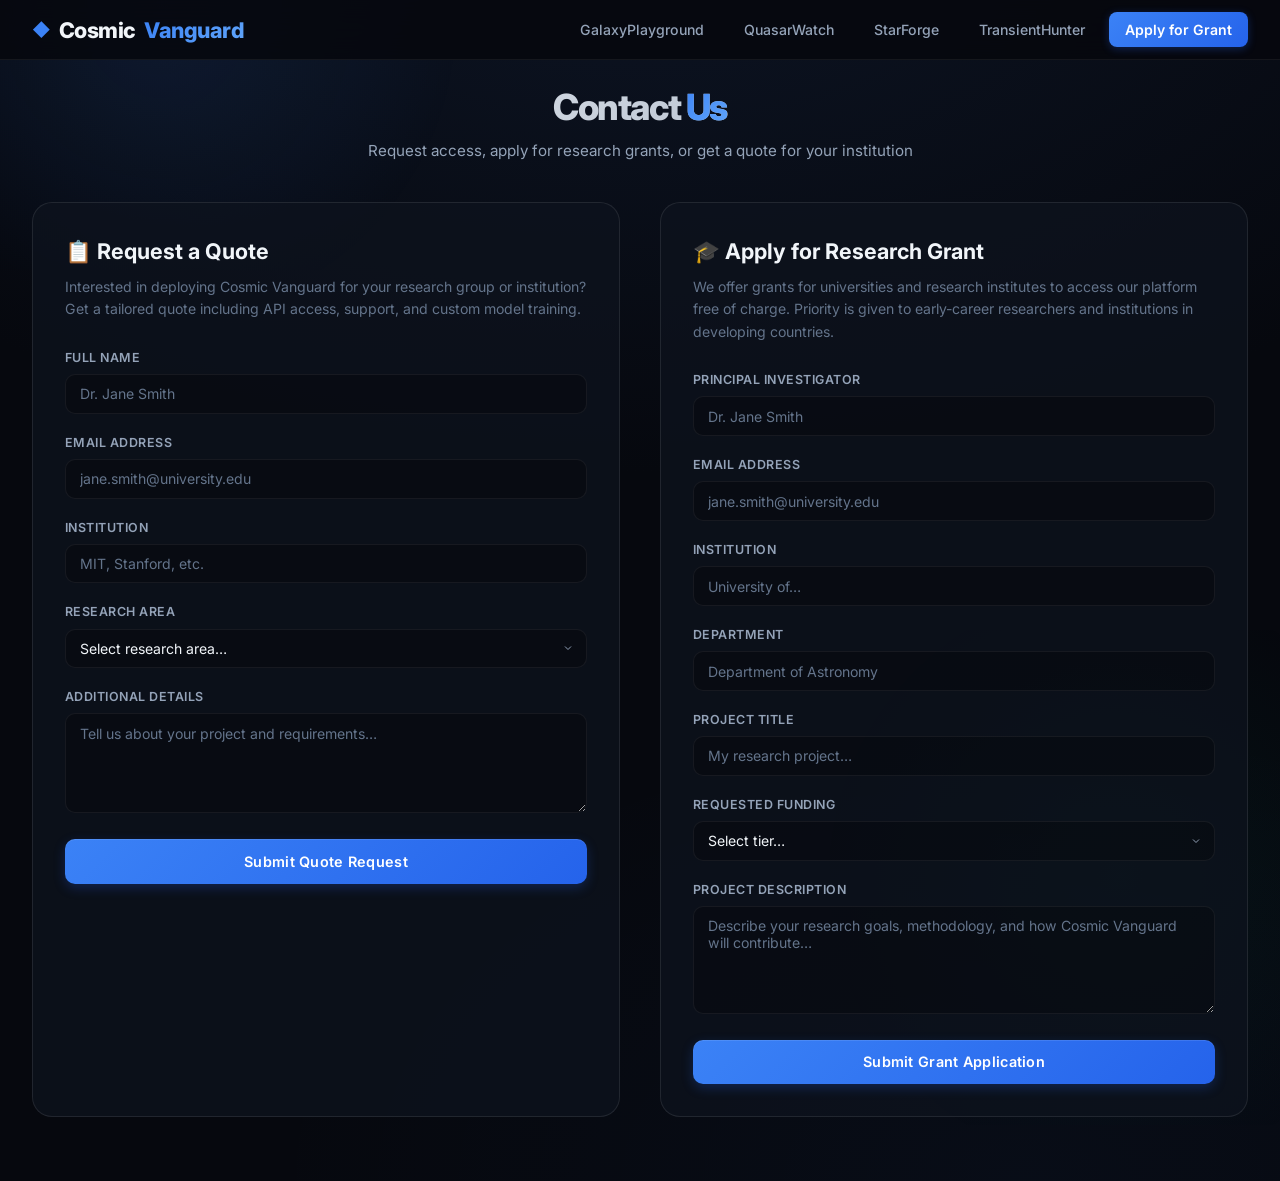
==== static/contact.html @ 2e690722 "Initial commit - Cosmic Vanguard research platform" ====
<!DOCTYPE html>
<html lang="en">

<head>
    <meta charset="UTF-8">
    <meta name="viewport" content="width=device-width, initial-scale=1.0">
    <title>Contact — Cosmic Vanguard</title>
    <meta name="description"
        content="Request a quote or apply for a research grant to access Cosmic Vanguard's astrophysics research tools.">
    <link rel="preconnect" href="https://fonts.googleapis.com">
    <link rel="preconnect" href="https://fonts.gstatic.com" crossorigin>
    <link
        href="https://fonts.googleapis.com/css2?family=Inter:wght@300;400;500;600;700;800&family=JetBrains+Mono:wght@400;500&display=swap"
        rel="stylesheet">
    <link rel="stylesheet" href="/static/style.css">
</head>

<body>
    <!-- Navigation -->
    <nav class="cv-nav scrolled" id="mainNav">
        <div class="nav-inner">
            <a href="/" class="nav-brand">
                <span class="brand-icon">◆</span>
                Cosmic<span class="brand-accent">Vanguard</span>
            </a>
            <div class="nav-links">
                <a href="/galaxy" class="nav-link">GalaxyPlayground</a>
                <a href="/quasar" class="nav-link">QuasarWatch</a>
                <a href="/starforge" class="nav-link">StarForge</a>
                <a href="/transient" class="nav-link">TransientHunter</a>
                <a href="/contact" class="nav-link nav-link-cta active"
                    style="background: linear-gradient(135deg, #3b82f6, #2563eb) !important;">Apply for Grant</a>
            </div>
            <button class="nav-toggle" id="navToggle" aria-label="Menu">
                <span></span><span></span><span></span>
            </button>
        </div>
    </nav>

    <div class="app-container contact-page">
        <header>
            <div class="logo">Contact<span> Us</span></div>
            <p class="subtitle">Request access, apply for research grants, or get a quote for your institution</p>
        </header>

        <div class="contact-grid">
            <!-- Quote Request -->
            <div class="contact-card">
                <h2>📋 Request a Quote</h2>
                <p class="card-desc">
                    Interested in deploying Cosmic Vanguard for your research group or institution?
                    Get a tailored quote including API access, support, and custom model training.
                </p>
                <form id="quoteForm">
                    <div class="form-group">
                        <label for="q_name">Full Name</label>
                        <input type="text" id="q_name" placeholder="Dr. Jane Smith" required>
                    </div>
                    <div class="form-group">
                        <label for="q_email">Email Address</label>
                        <input type="email" id="q_email" placeholder="jane.smith@university.edu" required>
                    </div>
                    <div class="form-group">
                        <label for="q_institution">Institution</label>
                        <input type="text" id="q_institution" placeholder="MIT, Stanford, etc." required>
                    </div>
                    <div class="form-group">
                        <label for="q_area">Research Area</label>
                        <select id="q_area" required>
                            <option value="">Select research area…</option>
                            <option value="Galaxy Evolution">Galaxy Evolution</option>
                            <option value="Stellar Populations">Stellar Populations</option>
                            <option value="Quasar Physics">Quasar Physics</option>
                            <option value="Observational Cosmology">Observational Cosmology</option>
                            <option value="Computational Astrophysics">Computational Astrophysics</option>
                            <option value="Other">Other</option>
                        </select>
                    </div>
                    <div class="form-group">
                        <label for="q_message">Additional Details</label>
                        <textarea id="q_message" placeholder="Tell us about your project and requirements…"
                            rows="4"></textarea>
                    </div>
                    <button type="submit" class="btn-primary">Submit Quote Request</button>
                    <div class="hidden success-msg" id="quoteSuccess"></div>
                </form>
            </div>

            <!-- Grant Application -->
            <div class="contact-card">
                <h2>🎓 Apply for Research Grant</h2>
                <p class="card-desc">
                    We offer grants for universities and research institutes to access our platform free of charge.
                    Priority is given to early-career researchers and institutions in developing countries.
                </p>
                <form id="grantForm">
                    <div class="form-group">
                        <label for="g_pi">Principal Investigator</label>
                        <input type="text" id="g_pi" placeholder="Dr. Jane Smith" required>
                    </div>
                    <div class="form-group">
                        <label for="g_email">Email Address</label>
                        <input type="email" id="g_email" placeholder="jane.smith@university.edu" required>
                    </div>
                    <div class="form-group">
                        <label for="g_institution">Institution</label>
                        <input type="text" id="g_institution" placeholder="University of…" required>
                    </div>
                    <div class="form-group">
                        <label for="g_dept">Department</label>
                        <input type="text" id="g_dept" placeholder="Department of Astronomy" required>
                    </div>
                    <div class="form-group">
                        <label for="g_title">Project Title</label>
                        <input type="text" id="g_title" placeholder="My research project…" required>
                    </div>
                    <div class="form-group">
                        <label for="g_amount">Requested Funding</label>
                        <select id="g_amount" required>
                            <option value="">Select tier…</option>
                            <option value="starter">Starter (API access only)</option>
                            <option value="standard">Standard ($5,000 — includes training data)</option>
                            <option value="premium">Premium ($15,000 — includes custom models)</option>
                            <option value="enterprise">Enterprise ($50,000+ — full partnership)</option>
                        </select>
                    </div>
                    <div class="form-group">
                        <label for="g_desc">Project Description</label>
                        <textarea id="g_desc"
                            placeholder="Describe your research goals, methodology, and how Cosmic Vanguard will contribute…"
                            rows="5" required></textarea>
                    </div>
                    <button type="submit" class="btn-primary">Submit Grant Application</button>
                    <div class="hidden success-msg" id="grantSuccess"></div>
                </form>
            </div>
        </div>
    </div>

    <script>
        // Mobile nav
        const navToggle = document.getElementById('navToggle');
        const navLinks = document.querySelector('.nav-links');
        if (navToggle) navToggle.addEventListener('click', () => {
            navLinks.classList.toggle('open');
            navToggle.classList.toggle('open');
        });

        // Quote form
        document.getElementById('quoteForm').addEventListener('submit', async (e) => {
            e.preventDefault();
            const data = {
                name: document.getElementById('q_name').value,
                email: document.getElementById('q_email').value,
                institution: document.getElementById('q_institution').value,
                research_area: document.getElementById('q_area').value,
                message: document.getElementById('q_message').value || ''
            };

            try {
                const res = await fetch('/api/contact/quote', {
                    method: 'POST',
                    headers: { 'Content-Type': 'application/json' },
                    body: JSON.stringify(data)
                });
                const result = await res.json();
                const el = document.getElementById('quoteSuccess');
                el.textContent = result.message;
                el.classList.remove('hidden');
                e.target.reset();
            } catch (err) {
                alert('Submission failed: ' + err.message);
            }
        });

        // Grant form
        document.getElementById('grantForm').addEventListener('submit', async (e) => {
            e.preventDefault();
            const data = {
                pi_name: document.getElementById('g_pi').value,
                email: document.getElementById('g_email').value,
                institution: document.getElementById('g_institution').value,
                department: document.getElementById('g_dept').value,
                project_title: document.getElementById('g_title').value,
                funding_amount: document.getElementById('g_amount').value,
                description: document.getElementById('g_desc').value
            };

            try {
                const res = await fetch('/api/contact/grant', {
                    method: 'POST',
                    headers: { 'Content-Type': 'application/json' },
                    body: JSON.stringify(data)
                });
                const result = await res.json();
                const el = document.getElementById('grantSuccess');
                el.textContent = result.message;
                el.classList.remove('hidden');
                e.target.reset();
            } catch (err) {
                alert('Submission failed: ' + err.message);
            }
        });
    </script>
</body>

</html>
---- static/style.css ----
/* ═══════════════════════════════════════════
   Cosmic Vanguard — Unified Design System
   ═══════════════════════════════════════════ */

:root {
    --bg-body: #06080e;
    --bg-grad-start: #0d1525;
    --bg-grad-end: #040609;
    --surface-0: rgba(14, 19, 30, 0.75);
    --surface-1: rgba(22, 30, 46, 0.65);
    --surface-2: rgba(30, 40, 60, 0.45);
    --border-subtle: rgba(255, 255, 255, 0.06);
    --border-default: rgba(255, 255, 255, 0.09);
    --border-hover: rgba(255, 255, 255, 0.15);
    --accent: #3b82f6;
    --accent-bright: #60a5fa;
    --accent-glow: rgba(59, 130, 246, 0.35);
    --accent-surface: rgba(59, 130, 246, 0.08);
    --emerald: #10b981;
    --emerald-surface: rgba(16, 185, 129, 0.10);
    --red: #ef4444;
    --red-surface: rgba(239, 68, 68, 0.10);
    --amber: #f59e0b;
    --amber-surface: rgba(245, 158, 11, 0.10);
    --purple: #8b5cf6;
    --purple-surface: rgba(139, 92, 246, 0.10);
    --cyan: #22d3ee;
    --text-0: #f1f5f9;
    --text-1: #cbd5e1;
    --text-2: #94a3b8;
    --text-3: #64748b;
    --mono: 'JetBrains Mono', 'Fira Code', monospace;
    --sans: 'Inter', -apple-system, BlinkMacSystemFont, "Segoe UI", Roboto, sans-serif;
    --radius-xl: 20px;
    --radius-lg: 14px;
    --radius-md: 10px;
    --radius-sm: 6px;
    --ease-out: cubic-bezier(0.16, 1, 0.3, 1);
    --ease-spring: cubic-bezier(0.34, 1.56, 0.64, 1);
}

*,
*::before,
*::after {
    box-sizing: border-box;
    margin: 0;
    padding: 0;
}

body {
    background: var(--bg-body);
    background-image:
        radial-gradient(ellipse 80% 50% at 50% -10%, var(--bg-grad-start), transparent),
        radial-gradient(ellipse 60% 40% at 80% 100%, rgba(59, 130, 246, 0.04), transparent);
    color: var(--text-0);
    font-family: var(--sans);
    min-height: 100vh;
    line-height: 1.5;
    -webkit-font-smoothing: antialiased;
}

body::before {
    content: '';
    position: fixed;
    top: -25%;
    left: -15%;
    width: 55%;
    height: 55%;
    background: radial-gradient(circle, rgba(59, 130, 246, 0.10), transparent 70%);
    z-index: -1;
    pointer-events: none;
}

body::after {
    content: '';
    position: fixed;
    bottom: -25%;
    right: -15%;
    width: 55%;
    height: 55%;
    background: radial-gradient(circle, rgba(16, 185, 129, 0.06), transparent 70%);
    z-index: -1;
    pointer-events: none;
}

/* ═══ Navigation ═══ */
.cv-nav {
    position: fixed;
    top: 0;
    left: 0;
    right: 0;
    z-index: 100;
    padding: 0.75rem 0;
    transition: all 0.3s ease;
    background: transparent;
}

.cv-nav.scrolled {
    background: rgba(6, 8, 14, 0.85);
    backdrop-filter: blur(16px);
    border-bottom: 1px solid var(--border-subtle);
}

.nav-inner {
    max-width: 1320px;
    margin: 0 auto;
    display: flex;
    align-items: center;
    justify-content: space-between;
    padding: 0 2rem;
}

.nav-brand {
    font-size: 1.35rem;
    font-weight: 800;
    text-decoration: none;
    color: var(--text-0);
    display: flex;
    align-items: center;
    gap: 0.5rem;
    letter-spacing: -0.02em;
}

.brand-icon {
    color: var(--accent);
    font-size: 1.1rem;
}

.brand-accent {
    background: linear-gradient(135deg, var(--accent) 0%, var(--accent-bright) 100%);
    background-clip: text;
    -webkit-background-clip: text;
    -webkit-text-fill-color: transparent;
}

.nav-links {
    display: flex;
    align-items: center;
    gap: 0.5rem;
}

.nav-link {
    padding: 0.45rem 1rem;
    color: var(--text-2);
    text-decoration: none;
    font-size: 0.88rem;
    font-weight: 500;
    border-radius: 8px;
    transition: all 0.2s ease;
}

.nav-link:hover {
    color: var(--text-0);
    background: var(--surface-2);
}

.nav-link.active {
    color: var(--accent-bright);
    background: var(--accent-surface);
}

.nav-link-cta {
    background: linear-gradient(135deg, #3b82f6, #2563eb) !important;
    color: white !important;
    font-weight: 600;
    box-shadow: 0 2px 8px rgba(37, 99, 235, 0.3);
}

.nav-link-cta:hover {
    transform: translateY(-1px);
    box-shadow: 0 4px 12px rgba(37, 99, 235, 0.4);
}

.nav-toggle {
    display: none;
    background: none;
    border: none;
    cursor: pointer;
    padding: 4px;
}

.nav-toggle span {
    display: block;
    width: 22px;
    height: 2px;
    background: var(--text-1);
    margin: 5px 0;
    transition: all 0.3s ease;
    border-radius: 1px;
}

@media (max-width: 768px) {
    .nav-toggle {
        display: block;
    }

    .nav-links {
        position: absolute;
        top: 100%;
        left: 0;
        right: 0;
        background: rgba(6, 8, 14, 0.95);
        backdrop-filter: blur(20px);
        flex-direction: column;
        padding: 1rem;
        gap: 0.25rem;
        border-bottom: 1px solid var(--border-subtle);
        display: none;
    }

    .nav-links.open {
        display: flex;
    }

    .nav-link {
        width: 100%;
        text-align: center;
        padding: 0.75rem;
    }

    .nav-toggle.open span:nth-child(1) {
        transform: rotate(45deg) translate(5px, 5px);
    }

    .nav-toggle.open span:nth-child(2) {
        opacity: 0;
    }

    .nav-toggle.open span:nth-child(3) {
        transform: rotate(-45deg) translate(5px, -5px);
    }
}

/* ═══ Hero Section ═══ */
.hero {
    min-height: 100vh;
    display: flex;
    align-items: center;
    justify-content: center;
    position: relative;
    overflow: hidden;
    padding: 6rem 2rem 4rem;
}

.hero-bg {
    position: absolute;
    inset: 0;
    pointer-events: none;
}

.hero-orb {
    position: absolute;
    border-radius: 50%;
    filter: blur(80px);
    opacity: 0.4;
    animation: orbFloat 20s ease-in-out infinite;
}

.orb-1 {
    width: 500px;
    height: 500px;
    background: rgba(59, 130, 246, 0.15);
    top: -10%;
    left: -5%;
}

.orb-2 {
    width: 400px;
    height: 400px;
    background: rgba(139, 92, 246, 0.12);
    bottom: -10%;
    right: -5%;
    animation-delay: -7s;
}

.orb-3 {
    width: 300px;
    height: 300px;
    background: rgba(16, 185, 129, 0.08);
    top: 50%;
    left: 50%;
    transform: translate(-50%, -50%);
    animation-delay: -14s;
}

@keyframes orbFloat {

    0%,
    100% {
        transform: translate(0, 0);
    }

    33% {
        transform: translate(30px, -20px);
    }

    66% {
        transform: translate(-20px, 30px);
    }
}

.hero-content {
    text-align: center;
    max-width: 800px;
    position: relative;
    z-index: 1;
    animation: fadeUp 0.8s var(--ease-out);
}

.hero-badge {
    display: inline-block;
    padding: 0.35rem 1rem;
    border-radius: 20px;
    background: var(--accent-surface);
    border: 1px solid rgba(59, 130, 246, 0.15);
    color: var(--accent-bright);
    font-size: 0.78rem;
    font-weight: 600;
    text-transform: uppercase;
    letter-spacing: 0.08em;
    margin-bottom: 1.5rem;
}

.hero-title {
    font-size: clamp(3rem, 7vw, 5.5rem);
    font-weight: 900;
    letter-spacing: -0.04em;
    line-height: 1.05;
    margin-bottom: 1.5rem;
    background: linear-gradient(135deg, #f8fafc 0%, #94a3b8 100%);
    background-clip: text;
    -webkit-background-clip: text;
    -webkit-text-fill-color: transparent;
}

.hero-accent {
    background: linear-gradient(135deg, var(--accent) 0%, #818cf8 50%, var(--accent-bright) 100%);
    background-clip: text;
    -webkit-background-clip: text;
    -webkit-text-fill-color: transparent;
}

.hero-subtitle {
    font-size: 1.15rem;
    line-height: 1.7;
    color: var(--text-2);
    max-width: 620px;
    margin: 0 auto 2.5rem;
}

.hero-actions {
    display: flex;
    gap: 1rem;
    justify-content: center;
    flex-wrap: wrap;
    margin-bottom: 3rem;
}

.btn-hero-primary {
    display: inline-flex;
    align-items: center;
    gap: 0.5rem;
    padding: 0.85rem 2rem;
    background: linear-gradient(135deg, #3b82f6 0%, #2563eb 100%);
    color: white;
    text-decoration: none;
    border-radius: var(--radius-md);
    font-weight: 600;
    font-size: 0.95rem;
    box-shadow: 0 4px 16px rgba(37, 99, 235, 0.3), inset 0 1px 0 rgba(255, 255, 255, 0.1);
    transition: all 0.25s var(--ease-out);
    border: none;
    cursor: pointer;
}

.btn-hero-primary:hover {
    transform: translateY(-2px);
    box-shadow: 0 8px 24px rgba(37, 99, 235, 0.4), inset 0 1px 0 rgba(255, 255, 255, 0.1);
}

.btn-hero-secondary {
    display: inline-flex;
    align-items: center;
    padding: 0.85rem 2rem;
    background: var(--surface-2);
    border: 1px solid var(--border-default);
    color: var(--text-1);
    text-decoration: none;
    border-radius: var(--radius-md);
    font-weight: 600;
    font-size: 0.95rem;
    transition: all 0.25s var(--ease-out);
}

.btn-hero-secondary:hover {
    background: var(--surface-1);
    border-color: var(--border-hover);
    color: var(--text-0);
    transform: translateY(-1px);
}

.hero-stats {
    display: flex;
    justify-content: center;
    align-items: center;
    gap: 2rem;
    padding: 1.5rem 2.5rem;
    background: var(--surface-0);
    border: 1px solid var(--border-subtle);
    border-radius: var(--radius-lg);
    backdrop-filter: blur(12px);
    display: inline-flex;
}

.hero-stat {
    text-align: center;
}

.stat-value {
    display: block;
    font-size: 1.5rem;
    font-weight: 800;
    color: var(--text-0);
}

.stat-label {
    display: block;
    font-size: 0.75rem;
    color: var(--text-3);
    font-weight: 500;
    text-transform: uppercase;
    letter-spacing: 0.06em;
    margin-top: 0.25rem;
}

.stat-divider {
    width: 1px;
    height: 40px;
    background: var(--border-default);
}

/* ═══ Sections ═══ */
.section-container {
    max-width: 1320px;
    margin: 0 auto;
    padding: 0 2rem;
}

.modules-section {
    padding: 6rem 0;
}

.section-header {
    text-align: center;
    margin-bottom: 4rem;
}

.section-title {
    font-size: 2.2rem;
    font-weight: 800;
    letter-spacing: -0.03em;
    margin-bottom: 1rem;
    background: linear-gradient(135deg, #f8fafc 0%, #94a3b8 100%);
    background-clip: text;
    -webkit-background-clip: text;
    -webkit-text-fill-color: transparent;
}

.section-desc {
    color: var(--text-2);
    font-size: 1.05rem;
    max-width: 600px;
    margin: 0 auto;
    line-height: 1.7;
}

/* ═══ Module Cards ═══ */
.modules-grid {
    display: grid;
    grid-template-columns: repeat(auto-fit, minmax(340px, 1fr));
    gap: 2rem;
}

.module-card {
    background: var(--surface-0);
    backdrop-filter: blur(16px);
    border: 1px solid var(--border-default);
    border-radius: var(--radius-xl);
    padding: 2.25rem;
    position: relative;
    overflow: hidden;
    transition: all 0.35s var(--ease-out);
}

.module-card::before {
    content: '';
    position: absolute;
    top: 0;
    left: 0;
    right: 0;
    height: 3px;
    opacity: 0;
    transition: opacity 0.3s ease;
}

.module-galaxy::before {
    background: linear-gradient(90deg, #3b82f6, #60a5fa);
}

.module-quasar::before {
    background: linear-gradient(90deg, #10b981, #34d399);
}

.module-starforge::before {
    background: linear-gradient(90deg, #8b5cf6, #a78bfa);
}

.module-card:hover {
    transform: translateY(-4px);
    border-color: var(--border-hover);
}

.module-card:hover::before {
    opacity: 1;
}

.module-icon-wrap {
    width: 56px;
    height: 56px;
    display: flex;
    align-items: center;
    justify-content: center;
    border-radius: 14px;
    margin-bottom: 1.25rem;
}

.module-galaxy .module-icon-wrap {
    background: var(--accent-surface);
    color: var(--accent-bright);
}

.module-quasar .module-icon-wrap {
    background: var(--emerald-surface);
    color: var(--emerald);
}

.module-starforge .module-icon-wrap {
    background: var(--purple-surface);
    color: var(--purple);
}

.module-badge {
    display: inline-block;
    padding: 0.2rem 0.65rem;
    border-radius: 12px;
    font-size: 0.68rem;
    font-weight: 600;
    text-transform: uppercase;
    letter-spacing: 0.06em;
    margin-bottom: 0.85rem;
    background: var(--surface-2);
    color: var(--text-2);
    border: 1px solid var(--border-subtle);
}

.module-title {
    font-size: 1.5rem;
    font-weight: 700;
    margin-bottom: 0.75rem;
    color: var(--text-0);
}

.module-desc {
    color: var(--text-2);
    font-size: 0.92rem;
    line-height: 1.65;
    margin-bottom: 1.25rem;
}

.module-features {
    display: flex;
    flex-wrap: wrap;
    gap: 0.4rem;
    margin-bottom: 1.5rem;
}

.feature-tag {
    padding: 0.25rem 0.6rem;
    border-radius: 6px;
    font-size: 0.72rem;
    font-weight: 500;
    background: var(--surface-2);
    color: var(--text-2);
    border: 1px solid var(--border-subtle);
}

.module-launch {
    display: inline-flex;
    align-items: center;
    gap: 0.5rem;
    color: var(--accent-bright);
    text-decoration: none;
    font-weight: 600;
    font-size: 0.9rem;
    padding: 0.65rem 1.25rem;
    border-radius: var(--radius-md);
    background: var(--accent-surface);
    border: 1px solid rgba(59, 130, 246, 0.15);
    transition: all 0.2s ease;
}

.module-launch:hover {
    background: rgba(59, 130, 246, 0.15);
    transform: translateX(4px);
}

/* ═══ About Section ═══ */
.about-section {
    padding: 4rem 0 6rem;
}

.about-grid {
    display: grid;
    grid-template-columns: 1fr 1fr;
    gap: 4rem;
    align-items: start;
}

.about-text p {
    color: var(--text-2);
    font-size: 1rem;
    line-height: 1.7;
    margin-bottom: 1.25rem;
}

.about-cta {
    display: flex;
    gap: 1rem;
    margin-top: 2rem;
    flex-wrap: wrap;
}

.about-features {
    display: flex;
    flex-direction: column;
    gap: 1.5rem;
}

.about-feature {
    display: flex;
    gap: 1.25rem;
    align-items: flex-start;
    padding: 1.25rem;
    border-radius: var(--radius-lg);
    background: var(--surface-0);
    border: 1px solid var(--border-subtle);
}

.about-feature-icon {
    font-size: 1.5rem;
    flex-shrink: 0;
}

.about-feature strong {
    color: var(--text-0);
    display: block;
    margin-bottom: 0.35rem;
    font-size: 0.95rem;
}

.about-feature p {
    color: var(--text-3);
    font-size: 0.85rem;
    line-height: 1.5;
    margin: 0;
}

@media (max-width: 768px) {
    .about-grid {
        grid-template-columns: 1fr;
        gap: 2.5rem;
    }
}

/* ═══ Footer ═══ */
.cv-footer {
    padding: 3rem 0;
    border-top: 1px solid var(--border-subtle);
    background: rgba(6, 8, 14, 0.5);
}

.footer-inner {
    display: flex;
    flex-direction: column;
    align-items: center;
    gap: 1.5rem;
    text-align: center;
}

.footer-brand {
    font-size: 1.2rem;
    font-weight: 700;
}

.footer-tagline {
    color: var(--text-3);
    font-size: 0.82rem;
    margin-top: 0.3rem;
    font-weight: 400;
}

.footer-links {
    display: flex;
    gap: 1.5rem;
    flex-wrap: wrap;
    justify-content: center;
}

.footer-links a {
    color: var(--text-2);
    text-decoration: none;
    font-size: 0.88rem;
    font-weight: 500;
    transition: color 0.2s;
}

.footer-links a:hover {
    color: var(--text-0);
}

.footer-copy {
    color: var(--text-3);
    font-size: 0.78rem;
}

/* ═══ Animations ═══ */
@keyframes fadeUp {
    from {
        opacity: 0;
        transform: translateY(16px);
    }

    to {
        opacity: 1;
        transform: translateY(0);
    }
}

@keyframes spin {
    to {
        transform: rotate(360deg);
    }
}

.hidden {
    display: none !important;
}

/* ═══════════════════════════════════════════
   Module Page Shared Styles
   ═══════════════════════════════════════════ */

.app-container {
    max-width: 1320px;
    margin: 0 auto;
    width: 100%;
    padding: 6rem 2rem 4rem;
}

header {
    margin-bottom: 2.5rem;
    text-align: center;
}

.logo {
    font-size: 2.25rem;
    font-weight: 800;
    letter-spacing: -0.04em;
    background: linear-gradient(135deg, #f8fafc 0%, #94a3b8 100%);
    background-clip: text;
    -webkit-background-clip: text;
    -webkit-text-fill-color: transparent;
    margin-bottom: 0.35rem;
}

.logo span {
    background: linear-gradient(135deg, var(--accent) 0%, var(--accent-bright) 100%);
    background-clip: text;
    -webkit-background-clip: text;
    -webkit-text-fill-color: transparent;
}

.subtitle {
    color: var(--text-2);
    font-size: 0.95rem;
    font-weight: 400;
}

/* ═══ Layout ═══ */
.grid-layout {
    display: grid;
    grid-template-columns: 360px 1fr;
    gap: 2rem;
    align-items: start;
}

@media (max-width: 960px) {
    .grid-layout {
        grid-template-columns: 1fr;
    }
}

/* ═══ Glass Panels ═══ */
.panel {
    background: var(--surface-0);
    backdrop-filter: blur(16px) saturate(1.3);
    -webkit-backdrop-filter: blur(16px) saturate(1.3);
    border: 1px solid var(--border-default);
    border-radius: var(--radius-xl);
    padding: 1.75rem;
    position: relative;
}

.input-panel {
    position: sticky;
    top: 5rem;
}

.panel-header {
    display: flex;
    flex-direction: column;
    gap: 0.85rem;
    margin-bottom: 1.75rem;
    padding-bottom: 1rem;
    border-bottom: 1px solid var(--border-subtle);
}

.panel-header h2 {
    font-size: 0.8rem;
    font-weight: 700;
    color: var(--text-2);
    text-transform: uppercase;
    letter-spacing: 0.08em;
}

/* ═══ Preset Buttons ═══ */
.preset-buttons {
    display: flex;
    gap: 0.5rem;
    flex-wrap: wrap;
}

.btn-preset {
    display: inline-flex;
    align-items: center;
    gap: 6px;
    background: var(--surface-2);
    border: 1px solid var(--border-subtle);
    color: var(--text-2);
    padding: 0.4rem 0.85rem;
    border-radius: 20px;
    font-size: 0.75rem;
    font-weight: 500;
    cursor: pointer;
    transition: all 0.2s var(--ease-out);
    font-family: var(--sans);
}

.btn-preset:hover {
    background: var(--surface-1);
    border-color: var(--border-hover);
    color: var(--text-0);
    transform: translateY(-1px);
}

.btn-preset.active {
    background: var(--accent-surface);
    border-color: rgba(59, 130, 246, 0.2);
    color: var(--accent-bright);
}

.preset-dot {
    width: 6px;
    height: 6px;
    border-radius: 50%;
    display: inline-block;
}

.dot-blue {
    background: var(--accent);
    box-shadow: 0 0 6px var(--accent-glow);
}

.dot-amber {
    background: var(--amber);
    box-shadow: 0 0 6px rgba(245, 158, 11, 0.35);
}

.dot-red {
    background: var(--red);
    box-shadow: 0 0 6px rgba(239, 68, 68, 0.35);
}

.dot-muted {
    background: var(--text-3);
}

/* ═══ Forms ═══ */
.input-group {
    margin-bottom: 1.5rem;
}

.input-group>label {
    display: block;
    color: var(--accent);
    font-weight: 600;
    font-size: 0.7rem;
    text-transform: uppercase;
    letter-spacing: 0.08em;
    margin-bottom: 0.75rem;
}

.label-hint {
    color: var(--text-3);
    font-weight: 400;
    text-transform: none;
    letter-spacing: normal;
}

.grid-2 {
    display: grid;
    grid-template-columns: 1fr 1fr;
    gap: 0.85rem;
}

.field-full {
    grid-column: 1 / -1;
    max-width: calc(50% - 0.425rem);
}

.field label {
    display: block;
    font-size: 0.75rem;
    color: var(--text-2);
    margin-bottom: 0.35rem;
    font-weight: 500;
}

input[type="number"],
input[type="text"],
input[type="email"],
textarea,
select {
    width: 100%;
    background: rgba(0, 0, 0, 0.25);
    border: 1px solid var(--border-subtle);
    color: var(--text-0);
    padding: 0.65rem 0.85rem;
    border-radius: var(--radius-md);
    font-family: var(--mono);
    font-size: 0.88rem;
    transition: all 0.2s ease;
}

input:hover,
textarea:hover,
select:hover {
    border-color: var(--border-hover);
}

input:focus,
textarea:focus,
select:focus {
    outline: none;
    border-color: var(--accent);
    box-shadow: 0 0 0 3px rgba(59, 130, 246, 0.15);
    background: rgba(0, 0, 0, 0.4);
}

input::placeholder,
textarea::placeholder {
    color: var(--text-3);
}

textarea {
    font-family: var(--sans);
    min-height: 100px;
    resize: vertical;
}

select {
    cursor: pointer;
    appearance: none;
    background-image: url("data:image/svg+xml,%3Csvg xmlns='http://www.w3.org/2000/svg' width='12' height='12' viewBox='0 0 24 24' fill='none' stroke='%2394a3b8' stroke-width='2'%3E%3Cpolyline points='6 9 12 15 18 9'/%3E%3C/svg%3E");
    background-repeat: no-repeat;
    background-position: right 0.75rem center;
}

select option {
    background: var(--surface-0);
    color: var(--text-1);
}

input[type="number"]::-webkit-outer-spin-button,
input[type="number"]::-webkit-inner-spin-button {
    -webkit-appearance: none;
    margin: 0;
}

input[type="number"] {
    -moz-appearance: textfield;
    appearance: textfield;
}

/* ═══ Demo Galaxy Selector ═══ */
.demo-controls {
    display: flex;
    flex-direction: column;
    gap: 0.6rem;
}

.demo-toggle {
    display: flex;
    gap: 4px;
    background: rgba(0, 0, 0, 0.25);
    border-radius: var(--radius-sm);
    padding: 3px;
    border: 1px solid var(--border-subtle);
}

.demo-toggle-btn {
    flex: 1;
    padding: 0.4rem 0.75rem;
    background: transparent;
    border: none;
    border-radius: calc(var(--radius-sm) - 2px);
    color: var(--text-3);
    font-size: 0.75rem;
    font-weight: 500;
    font-family: var(--sans);
    cursor: pointer;
    transition: all 0.2s ease;
}

.demo-toggle-btn:hover {
    color: var(--text-1);
}

.demo-toggle-btn.active {
    background: rgba(59, 130, 246, 0.15);
    color: var(--accent-bright);
}

.demo-select {
    width: 100%;
    background: rgba(0, 0, 0, 0.25);
    border: 1px solid var(--border-default);
    border-radius: var(--radius-sm);
    padding: 0.6rem 0.75rem;
    color: var(--text-1);
    font-size: 0.8rem;
    font-family: var(--mono);
    cursor: pointer;
    transition: border-color 0.2s;
    appearance: none;
    background-image: url("data:image/svg+xml,%3Csvg xmlns='http://www.w3.org/2000/svg' width='12' height='12' viewBox='0 0 24 24' fill='none' stroke='%2394a3b8' stroke-width='2'%3E%3Cpolyline points='6 9 12 15 18 9'/%3E%3C/svg%3E");
    background-repeat: no-repeat;
    background-position: right 0.75rem center;
}

.demo-select:focus {
    outline: none;
    border-color: var(--accent);
    box-shadow: 0 0 0 2px var(--accent-glow);
}

.demo-select option {
    background: var(--surface-0);
    color: var(--text-1);
}

/* ═══ Primary Button ═══ */
.btn-primary {
    width: 100%;
    padding: 0.85rem 1.5rem;
    background: linear-gradient(135deg, #3b82f6 0%, #2563eb 100%);
    color: white;
    border: none;
    border-radius: var(--radius-md);
    font-weight: 600;
    font-size: 0.9rem;
    letter-spacing: 0.02em;
    cursor: pointer;
    transition: all 0.25s var(--ease-out);
    box-shadow: 0 4px 12px rgba(37, 99, 235, 0.25), inset 0 1px 0 rgba(255, 255, 255, 0.1);
    display: inline-flex;
    align-items: center;
    justify-content: center;
    gap: 0.5rem;
    font-family: var(--sans);
}

.btn-primary:hover {
    transform: translateY(-2px);
    box-shadow: 0 8px 20px rgba(37, 99, 235, 0.35);
}

.btn-primary:active {
    transform: translateY(0);
}

/* ═══ Result Panel ═══ */
.result-panel {
    min-height: 500px;
    display: flex;
    flex-direction: column;
    position: relative;
}

.empty-state {
    flex: 1;
    display: flex;
    flex-direction: column;
    justify-content: center;
    align-items: center;
    text-align: center;
    padding: 3rem 2rem;
    color: var(--text-3);
}

.empty-icon {
    width: 80px;
    height: 80px;
    display: flex;
    align-items: center;
    justify-content: center;
    background: var(--surface-2);
    border-radius: 50%;
    margin-bottom: 1.25rem;
    border: 1px solid var(--border-subtle);
}

.empty-icon svg {
    opacity: 0.5;
}

.empty-state h3 {
    font-size: 1.05rem;
    font-weight: 600;
    color: var(--text-2);
    margin-bottom: 0.5rem;
}

.empty-state p {
    font-size: 0.9rem;
    line-height: 1.6;
}

/* ═══ Loading ═══ */
.loading-overlay {
    position: absolute;
    inset: 0;
    display: flex;
    align-items: center;
    justify-content: center;
    backdrop-filter: blur(6px);
    background: rgba(6, 8, 14, 0.75);
    z-index: 50;
    border-radius: var(--radius-xl);
}

.spinner-wrap {
    display: flex;
    flex-direction: column;
    align-items: center;
    gap: 1rem;
}

.spinner {
    width: 36px;
    height: 36px;
    border: 3px solid rgba(255, 255, 255, 0.08);
    border-top-color: var(--accent);
    border-radius: 50%;
    animation: spin 0.8s linear infinite;
}

.spinner-text {
    color: var(--text-2);
    font-size: 0.85rem;
}

/* ═══ Results Content ═══ */
.results-content:not(.hidden) {
    animation: fadeUp 0.4s var(--ease-out);
}

/* ═══ KPI Row ═══ */
.kpi-row {
    display: flex;
    align-items: stretch;
    background: linear-gradient(135deg, var(--surface-1), var(--surface-2));
    border: 1px solid var(--border-default);
    border-radius: var(--radius-lg);
    padding: 1.5rem 2rem;
    margin-bottom: 1.25rem;
}

.kpi-card {
    flex: 1;
    text-align: center;
    display: flex;
    flex-direction: column;
    align-items: center;
}

.kpi-divider {
    width: 1px;
    background: var(--border-default);
    margin: 0 1.5rem;
    align-self: stretch;
}

.kpi-label {
    display: flex;
    align-items: center;
    gap: 6px;
    color: var(--text-2);
    font-size: 0.78rem;
    text-transform: uppercase;
    letter-spacing: 0.06em;
    font-weight: 600;
    margin-bottom: 0.5rem;
}

.kpi-value-row {
    display: flex;
    align-items: baseline;
    gap: 0.4rem;
    margin-bottom: 0.3rem;
}

.kpi-value {
    font-size: 2.2rem;
    font-weight: 700;
    font-family: var(--sans);
    color: var(--text-0);
    line-height: 1;
}

.kpi-unit {
    color: var(--text-3);
    font-size: 0.85rem;
    font-weight: 500;
}

.kpi-uncertainty {
    font-family: var(--mono);
    font-size: 0.78rem;
    color: var(--accent-bright);
    background: var(--accent-surface);
    padding: 2px 8px;
    border-radius: var(--radius-sm);
    border: 1px solid rgba(59, 130, 246, 0.12);
}

.info-trigger {
    cursor: help;
    opacity: 0.5;
    transition: opacity 0.2s;
}

.info-trigger:hover {
    opacity: 1;
}

/* ═══ Truth Bar ═══ */
.truth-bar {
    background: linear-gradient(135deg, rgba(34, 197, 94, 0.04), rgba(59, 130, 246, 0.03));
    border: 1px solid rgba(34, 197, 94, 0.18);
    border-radius: var(--radius-lg);
    padding: 1rem 1.5rem 1.25rem;
    margin-bottom: 1.25rem;
    animation: fadeUp 0.4s var(--ease-out);
}

.truth-header {
    display: flex;
    align-items: center;
    gap: 7px;
    font-size: 0.7rem;
    font-weight: 600;
    text-transform: uppercase;
    letter-spacing: 0.06em;
    color: #22c55e;
    margin-bottom: 1rem;
}

.truth-header svg {
    stroke: #22c55e;
}

.truth-grid {
    display: flex;
    gap: 0;
}

.truth-col {
    flex: 1;
}

.truth-divider {
    width: 1px;
    background: var(--border-subtle);
    margin: 0 1.5rem;
    align-self: stretch;
}

.truth-col-title {
    font-size: 0.68rem;
    font-weight: 600;
    text-transform: uppercase;
    letter-spacing: 0.05em;
    color: var(--text-3);
    margin-bottom: 0.6rem;
    padding-bottom: 0.45rem;
    border-bottom: 1px solid var(--border-subtle);
}

.truth-row {
    display: flex;
    justify-content: space-between;
    align-items: center;
    padding: 0.3rem 0;
}

.truth-key {
    font-size: 0.75rem;
    color: var(--text-3);
    font-weight: 500;
}

.truth-val {
    font-family: var(--mono);
    font-size: 0.85rem;
    font-weight: 600;
    font-variant-numeric: tabular-nums;
}

.truth-val-true {
    color: #22c55e;
}

.truth-val-pred {
    color: var(--accent-bright);
}

.truth-metric-err {
    font-size: 0.75rem;
    font-family: var(--mono);
    font-weight: 600;
    padding: 2px 8px;
    border-radius: var(--radius-sm);
}

.truth-metric-err.good {
    color: #22c55e;
    background: rgba(34, 197, 94, 0.12);
}

.truth-metric-err.warn {
    color: #f59e0b;
    background: rgba(245, 158, 11, 0.12);
}

.truth-metric-err.bad {
    color: #ef4444;
    background: rgba(239, 68, 68, 0.12);
}

/* ═══ Quenching Card ═══ */
.quenching-card {
    background: linear-gradient(180deg, rgba(255, 255, 255, 0.035) 0%, rgba(255, 255, 255, 0.008) 100%);
    border: 1px solid var(--border-default);
    border-radius: var(--radius-lg);
    padding: 1.5rem 1.75rem;
    margin-bottom: 1.25rem;
}

.card-header {
    display: flex;
    justify-content: space-between;
    align-items: center;
    margin-bottom: 1.25rem;
}

.card-header h3 {
    font-size: 0.85rem;
    font-weight: 600;
    text-transform: uppercase;
    letter-spacing: 0.04em;
    color: var(--text-1);
}

.badge {
    padding: 3px 10px;
    border-radius: 20px;
    font-size: 0.68rem;
    font-weight: 700;
    text-transform: uppercase;
    letter-spacing: 0.05em;
}

.badge.blue {
    background: var(--accent-surface);
    color: var(--accent-bright);
    border: 1px solid rgba(96, 165, 250, 0.2);
}

.badge.red {
    background: var(--red-surface);
    color: #f87171;
    border: 1px solid rgba(248, 113, 113, 0.2);
}

.badge.yellow {
    background: var(--amber-surface);
    color: #fbbf24;
    border: 1px solid rgba(251, 191, 36, 0.2);
}

.probability-display {
    margin: 1rem 0 1.25rem;
}

.prob-bar-bg {
    height: 6px;
    background: rgba(255, 255, 255, 0.06);
    border-radius: 3px;
    margin-bottom: 0.75rem;
    position: relative;
    overflow: visible;
}

.prob-bar-fill {
    position: absolute;
    inset: 0;
    border-radius: 3px;
    background: linear-gradient(90deg, var(--accent) 0%, var(--amber) 50%, var(--red) 100%);
    opacity: 0.75;
}

.prob-marker {
    position: absolute;
    top: -5px;
    bottom: -5px;
    width: 4px;
    background: white;
    border-radius: 2px;
    box-shadow: 0 0 8px rgba(255, 255, 255, 0.7), 0 0 16px rgba(255, 255, 255, 0.3);
    transition: left 0.6s var(--ease-spring);
    z-index: 2;
}

.prob-labels {
    display: flex;
    justify-content: space-between;
    align-items: center;
    font-size: 0.75rem;
    color: var(--text-3);
}

.prob-value-text {
    font-weight: 600;
    font-family: var(--mono);
    font-size: 0.78rem;
    color: var(--text-1);
    background: var(--surface-2);
    padding: 2px 8px;
    border-radius: var(--radius-sm);
}

.distribution-section {
    margin-top: 1rem;
}

.section-label {
    display: block;
    font-size: 0.72rem;
    font-weight: 600;
    text-transform: uppercase;
    letter-spacing: 0.06em;
    color: var(--text-2);
    margin-bottom: 0.75rem;
}

.histogram {
    display: flex;
    align-items: flex-end;
    gap: 2px;
    height: 64px;
}

.hist-bar {
    flex: 1;
    background: linear-gradient(180deg, var(--accent), rgba(59, 130, 246, 0.2));
    border-radius: 2px 2px 0 0;
    transition: height 0.5s var(--ease-out);
}

/* ═══ Tab System ═══ */
.tab-system {
    border: 1px solid var(--border-default);
    border-radius: var(--radius-xl);
    overflow: hidden;
    background: var(--surface-0);
}

.tab-bar {
    display: flex;
    justify-content: center;
    gap: 0;
    background: rgba(0, 0, 0, 0.15);
    position: relative;
    border-bottom: 1px solid var(--border-subtle);
    overflow-x: auto;
    padding: 0.5rem 0.5rem 0;
}

.tab-btn {
    display: inline-flex;
    align-items: center;
    gap: 6px;
    padding: 0.6rem 1rem;
    background: transparent;
    border: none;
    color: var(--text-3);
    font-size: 0.8rem;
    font-weight: 500;
    cursor: pointer;
    font-family: var(--sans);
    white-space: nowrap;
    border-radius: var(--radius-sm) var(--radius-sm) 0 0;
    transition: all 0.2s ease;
}

.tab-btn:hover {
    color: var(--text-1);
}

.tab-btn.active {
    color: var(--accent-bright);
    background: rgba(59, 130, 246, 0.08);
}

.tab-indicator {
    position: absolute;
    bottom: 0;
    height: 2px;
    background: var(--accent);
    border-radius: 1px;
    transition: left 0.3s var(--ease-out), width 0.3s var(--ease-out);
}

.tab-panel {
    display: none;
}

.tab-panel.active {
    display: block;
}

.tab-panel-inner {
    padding: 1.75rem;
}

.tab-panel-title {
    font-size: 0.95rem;
    font-weight: 600;
    color: var(--text-0);
    margin-bottom: 1rem;
}

.interpretation-text {
    color: var(--text-2);
    font-size: 0.9rem;
    line-height: 1.65;
    white-space: pre-wrap;
}

/* ═══ Feature Importance ═══ */
.feature-chart {
    display: flex;
    flex-direction: column;
    gap: 0.65rem;
}

.feature-bar {
    display: flex;
    align-items: center;
    gap: 0.75rem;
}

.feature-name {
    width: 50px;
    font-size: 0.78rem;
    font-weight: 500;
    color: var(--text-2);
    font-family: var(--mono);
    text-align: right;
    flex-shrink: 0;
}

.feature-bar-bg {
    flex: 1;
    height: 8px;
    background: rgba(255, 255, 255, 0.04);
    border-radius: 4px;
    overflow: hidden;
}

.feature-bar-fill {
    height: 100%;
    background: linear-gradient(90deg, var(--accent) 0%, var(--accent-bright) 100%);
    border-radius: 4px;
    transition: width 0.6s var(--ease-out);
}

.feature-value {
    width: 48px;
    font-size: 0.78rem;
    font-family: var(--mono);
    color: var(--text-2);
}

/* ═══ Chart Sections ═══ */
.chart-wrap {
    padding: 0.25rem 0;
}

.chart-caption {
    color: var(--text-3);
    font-size: 0.82rem;
    margin-top: 0.75rem;
    text-align: center;
}

.diagnostics-divider {
    height: 1px;
    background: var(--border-subtle);
    margin: 2rem 0;
}

.chart-pair {
    display: grid;
    grid-template-columns: 1fr 1fr;
    gap: 1.5rem;
    margin-top: 1.5rem;
}

.chart-half-title {
    font-size: 0.78rem;
    font-weight: 600;
    color: var(--text-2);
    text-transform: uppercase;
    letter-spacing: 0.04em;
    margin-bottom: 0.75rem;
    text-align: center;
}

.rf-chart-container {
    position: relative;
    height: 180px;
    width: 100%;
}

/* ═══ RF Metrics ═══ */
.rf-metrics-grid {
    display: grid;
    grid-template-columns: 1fr 1fr;
    gap: 1.5rem;
    margin-bottom: 1.5rem;
}

.rf-metric-card {
    background: var(--surface-1);
    border: 1px solid var(--border-subtle);
    border-radius: var(--radius-lg);
    padding: 1.25rem;
}

.rf-metric-header {
    font-size: 0.75rem;
    font-weight: 700;
    text-transform: uppercase;
    letter-spacing: 0.06em;
    color: var(--text-2);
    margin-bottom: 1rem;
    padding-bottom: 0.75rem;
    border-bottom: 1px solid var(--border-subtle);
}

.rf-metric-rows {
    display: flex;
    flex-direction: column;
    gap: 1rem;
}

.cmp-block {}

.cmp-title {
    font-size: 0.68rem;
    font-weight: 600;
    text-transform: uppercase;
    letter-spacing: 0.05em;
    color: var(--text-3);
    margin-bottom: 0.4rem;
}

.cmp-row {
    display: flex;
    align-items: center;
    gap: 0.5rem;
    padding: 0.2rem 0;
}

.cmp-label {
    font-size: 0.72rem;
    font-weight: 600;
    min-width: 36px;
}

.cmp-row.pinn .cmp-label {
    color: var(--accent-bright);
}

.cmp-row.rf .cmp-label {
    color: var(--text-3);
}

.cmp-val {
    font-family: var(--mono);
    font-size: 0.82rem;
    color: var(--text-1);
}

.cmp-arrow {
    font-size: 0.75rem;
    font-weight: 700;
}

.cmp-arrow.win {
    color: #22c55e;
}

.cmp-arrow.lose {
    color: #ef4444;
}

/* ═══ Comparison Table ═══ */
.comparison-subtitle {
    color: var(--text-3);
    font-size: 0.85rem;
    margin-bottom: 1.25rem;
}

.comparison-table {
    border: 1px solid var(--border-subtle);
    border-radius: var(--radius-md);
    overflow: hidden;
}

.comp-row {
    display: grid;
    grid-template-columns: 1fr 1fr 1fr;
    padding: 0.85rem 1.25rem;
}

.comp-row.header {
    background: rgba(0, 0, 0, 0.2);
    font-size: 0.72rem;
    font-weight: 600;
    text-transform: uppercase;
    letter-spacing: 0.05em;
    color: var(--text-3);
}

.comp-row:not(.header) {
    border-top: 1px solid var(--border-subtle);
    font-size: 0.88rem;
}

.comp-row.pinn-row {
    background: rgba(59, 130, 246, 0.04);
}

.model-name {
    display: flex;
    align-items: center;
    gap: 8px;
    font-weight: 500;
    color: var(--text-1);
}

.model-dot {
    width: 8px;
    height: 8px;
    border-radius: 50%;
}

.mono {
    font-family: var(--mono);
    color: var(--text-1);
    font-size: 0.82rem;
}

/* ═══════════════════════════════════════════
   QuasarWatch Page Specific Styles
   ═══════════════════════════════════════════ */
.quasar-page {
    padding-top: 5rem;
}

.quasar-header {
    text-align: center;
    margin-bottom: 2.5rem;
}

.quasar-header h1 {
    font-size: 2rem;
    font-weight: 800;
    margin-bottom: 0.5rem;
}

.quasar-controls {
    display: flex;
    gap: 1rem;
    justify-content: center;
    align-items: center;
    flex-wrap: wrap;
    margin-bottom: 2rem;
}

.quasar-select {
    padding: 0.65rem 1.25rem;
    min-width: 200px;
}

.chart-container {
    background: var(--surface-0);
    border: 1px solid var(--border-default);
    border-radius: var(--radius-xl);
    padding: 1.75rem;
    margin-bottom: 2rem;
}

.chart-container h3 {
    font-size: 0.85rem;
    font-weight: 600;
    text-transform: uppercase;
    letter-spacing: 0.04em;
    color: var(--text-2);
    margin-bottom: 1rem;
}

.metrics-row {
    display: grid;
    grid-template-columns: repeat(auto-fit, minmax(200px, 1fr));
    gap: 1rem;
    margin-bottom: 2rem;
}

.metric-card-sm {
    background: var(--surface-0);
    border: 1px solid var(--border-default);
    border-radius: var(--radius-lg);
    padding: 1.25rem;
    text-align: center;
}

.metric-card-sm .metric-label {
    font-size: 0.72rem;
    color: var(--text-3);
    text-transform: uppercase;
    letter-spacing: 0.06em;
    font-weight: 600;
}

.metric-card-sm .metric-value {
    font-size: 1.5rem;
    font-weight: 700;
    color: var(--text-0);
    margin: 0.35rem 0;
}

.metric-card-sm .metric-sub {
    font-size: 0.78rem;
    color: var(--text-3);
}

/* Model badges */
.model-badge-inline {
    display: inline-block;
    padding: 2px 8px;
    border-radius: 10px;
    font-size: 0.72rem;
    font-weight: 600;
    margin-right: 4px;
}

.badge-uat {
    background: linear-gradient(135deg, rgba(16, 185, 129, 0.2), rgba(46, 160, 67, 0.2));
    color: #34d399;
    border: 1px solid rgba(46, 160, 67, 0.3);
}

.badge-transformer {
    background: linear-gradient(135deg, rgba(31, 111, 235, 0.2), rgba(56, 139, 253, 0.2));
    color: #60a5fa;
    border: 1px solid rgba(56, 139, 253, 0.3);
}

.badge-rnn {
    background: linear-gradient(135deg, rgba(218, 54, 51, 0.2), rgba(248, 81, 73, 0.2));
    color: #f87171;
    border: 1px solid rgba(248, 81, 73, 0.3);
}

/* ═══════════════════════════════════════════
   StarForge Page Specific
   ═══════════════════════════════════════════ */
.starforge-predict-btn {
    margin-top: 1rem;
}

.population-results {
    display: grid;
    grid-template-columns: 1fr 1fr;
    gap: 2rem;
    margin-bottom: 2rem;
}

.population-card {
    background: var(--surface-0);
    border: 1px solid var(--border-default);
    border-radius: var(--radius-xl);
    padding: 1.75rem;
}

.population-card h3 {
    font-size: 0.95rem;
    font-weight: 700;
    color: var(--text-0);
    margin-bottom: 1.25rem;
}

.pop-item {
    margin-bottom: 1rem;
}

.pop-item-header {
    display: flex;
    justify-content: space-between;
    margin-bottom: 0.4rem;
}

.pop-item-label {
    font-size: 0.85rem;
    color: var(--text-1);
    font-weight: 500;
}

.pop-item-value {
    font-family: var(--mono);
    font-size: 0.85rem;
    color: var(--accent-bright);
    font-weight: 600;
}

.pop-bar-bg {
    height: 8px;
    background: rgba(255, 255, 255, 0.06);
    border-radius: 4px;
    overflow: hidden;
}

.pop-bar-fill {
    height: 100%;
    border-radius: 4px;
    transition: width 0.8s var(--ease-out);
}

.pop-young .pop-bar-fill {
    background: linear-gradient(90deg, #3b82f6, #60a5fa);
}

.pop-inter .pop-bar-fill {
    background: linear-gradient(90deg, #f59e0b, #fbbf24);
}

.pop-old .pop-bar-fill {
    background: linear-gradient(90deg, #ef4444, #f87171);
}

.charts-row {
    display: grid;
    grid-template-columns: 1fr 1fr;
    gap: 2rem;
    margin-bottom: 2rem;
}

@media (max-width: 768px) {
    .population-results {
        grid-template-columns: 1fr;
    }

    .charts-row {
        grid-template-columns: 1fr;
    }

    .rf-metrics-grid {
        grid-template-columns: 1fr;
    }

    .chart-pair {
        grid-template-columns: 1fr;
    }
}

/* ═══════════════════════════════════════════
   Contact Page
   ═══════════════════════════════════════════ */
.contact-page {
    padding-top: 5rem;
}

.contact-grid {
    display: grid;
    grid-template-columns: 1fr 1fr;
    gap: 2.5rem;
}

.contact-card {
    background: var(--surface-0);
    border: 1px solid var(--border-default);
    border-radius: var(--radius-xl);
    padding: 2rem;
}

.contact-card h2 {
    font-size: 1.35rem;
    font-weight: 700;
    color: var(--text-0);
    margin-bottom: 0.5rem;
}

.contact-card .card-desc {
    color: var(--text-3);
    font-size: 0.88rem;
    margin-bottom: 1.75rem;
    line-height: 1.6;
}

.form-group {
    margin-bottom: 1.25rem;
}

.form-group label {
    display: block;
    font-size: 0.78rem;
    font-weight: 600;
    color: var(--text-2);
    text-transform: uppercase;
    letter-spacing: 0.04em;
    margin-bottom: 0.4rem;
}

.form-group input,
.form-group textarea,
.form-group select {
    font-family: var(--sans);
}

.success-msg {
    padding: 1rem 1.25rem;
    background: rgba(34, 197, 94, 0.08);
    border: 1px solid rgba(34, 197, 94, 0.2);
    border-radius: var(--radius-md);
    color: #22c55e;
    font-size: 0.88rem;
    font-weight: 500;
    animation: fadeUp 0.4s var(--ease-out);
}

@media (max-width: 768px) {
    .contact-grid {
        grid-template-columns: 1fr;
    }
}
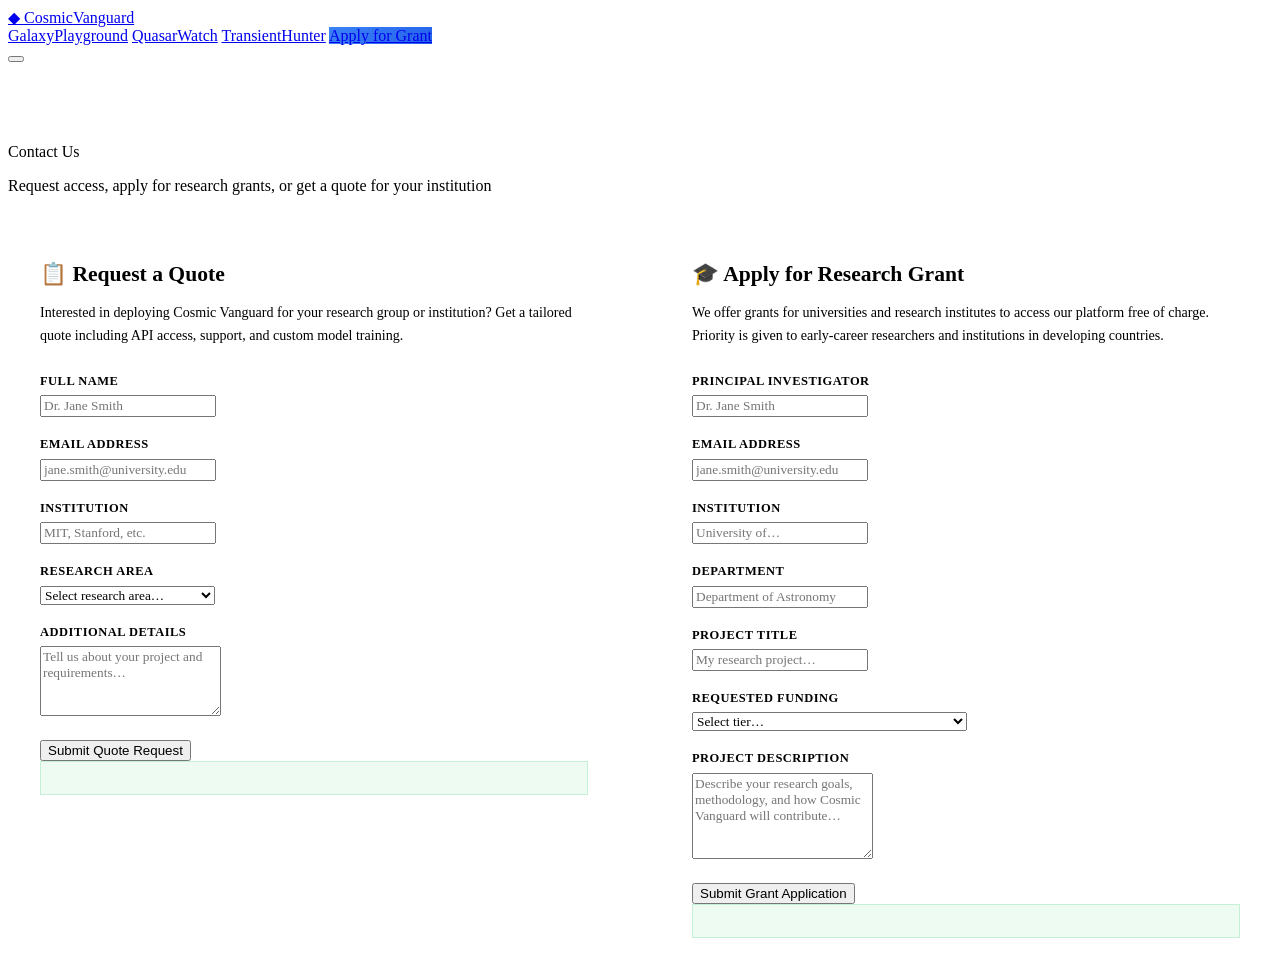
==== commit 174ea5e7: "commit changes" ====
--- a/static/contact.html
+++ b/static/contact.html
@@ -26,8 +26,7 @@
             <div class="nav-links">
                 <a href="/galaxy" class="nav-link">GalaxyPlayground</a>
                 <a href="/quasar" class="nav-link">QuasarWatch</a>
-                <a href="/starforge" class="nav-link">StarForge</a>
-                <a href="/transient" class="nav-link">TransientHunter</a>
+<a href="/transient" class="nav-link">TransientHunter</a>
                 <a href="/contact" class="nav-link nav-link-cta active"
                     style="background: linear-gradient(135deg, #3b82f6, #2563eb) !important;">Apply for Grant</a>
             </div>
--- a/static/style.css
+++ b/static/style.css
@@ -1,620 +1,3 @@
-/* ═══════════════════════════════════════════
-   Cosmic Vanguard — Unified Design System
-   ═══════════════════════════════════════════ */
-
-:root {
-    --bg-body: #06080e;
-    --bg-grad-start: #0d1525;
-    --bg-grad-end: #040609;
-    --surface-0: rgba(14, 19, 30, 0.75);
-    --surface-1: rgba(22, 30, 46, 0.65);
-    --surface-2: rgba(30, 40, 60, 0.45);
-    --border-subtle: rgba(255, 255, 255, 0.06);
-    --border-default: rgba(255, 255, 255, 0.09);
-    --border-hover: rgba(255, 255, 255, 0.15);
-    --accent: #3b82f6;
-    --accent-bright: #60a5fa;
-    --accent-glow: rgba(59, 130, 246, 0.35);
-    --accent-surface: rgba(59, 130, 246, 0.08);
-    --emerald: #10b981;
-    --emerald-surface: rgba(16, 185, 129, 0.10);
-    --red: #ef4444;
-    --red-surface: rgba(239, 68, 68, 0.10);
-    --amber: #f59e0b;
-    --amber-surface: rgba(245, 158, 11, 0.10);
-    --purple: #8b5cf6;
-    --purple-surface: rgba(139, 92, 246, 0.10);
-    --cyan: #22d3ee;
-    --text-0: #f1f5f9;
-    --text-1: #cbd5e1;
-    --text-2: #94a3b8;
-    --text-3: #64748b;
-    --mono: 'JetBrains Mono', 'Fira Code', monospace;
-    --sans: 'Inter', -apple-system, BlinkMacSystemFont, "Segoe UI", Roboto, sans-serif;
-    --radius-xl: 20px;
-    --radius-lg: 14px;
-    --radius-md: 10px;
-    --radius-sm: 6px;
-    --ease-out: cubic-bezier(0.16, 1, 0.3, 1);
-    --ease-spring: cubic-bezier(0.34, 1.56, 0.64, 1);
-}
-
-*,
-*::before,
-*::after {
-    box-sizing: border-box;
-    margin: 0;
-    padding: 0;
-}
-
-body {
-    background: var(--bg-body);
-    background-image:
-        radial-gradient(ellipse 80% 50% at 50% -10%, var(--bg-grad-start), transparent),
-        radial-gradient(ellipse 60% 40% at 80% 100%, rgba(59, 130, 246, 0.04), transparent);
-    color: var(--text-0);
-    font-family: var(--sans);
-    min-height: 100vh;
-    line-height: 1.5;
-    -webkit-font-smoothing: antialiased;
-}
-
-body::before {
-    content: '';
-    position: fixed;
-    top: -25%;
-    left: -15%;
-    width: 55%;
-    height: 55%;
-    background: radial-gradient(circle, rgba(59, 130, 246, 0.10), transparent 70%);
-    z-index: -1;
-    pointer-events: none;
-}
-
-body::after {
-    content: '';
-    position: fixed;
-    bottom: -25%;
-    right: -15%;
-    width: 55%;
-    height: 55%;
-    background: radial-gradient(circle, rgba(16, 185, 129, 0.06), transparent 70%);
-    z-index: -1;
-    pointer-events: none;
-}
-
-/* ═══ Navigation ═══ */
-.cv-nav {
-    position: fixed;
-    top: 0;
-    left: 0;
-    right: 0;
-    z-index: 100;
-    padding: 0.75rem 0;
-    transition: all 0.3s ease;
-    background: transparent;
-}
-
-.cv-nav.scrolled {
-    background: rgba(6, 8, 14, 0.85);
-    backdrop-filter: blur(16px);
-    border-bottom: 1px solid var(--border-subtle);
-}
-
-.nav-inner {
-    max-width: 1320px;
-    margin: 0 auto;
-    display: flex;
-    align-items: center;
-    justify-content: space-between;
-    padding: 0 2rem;
-}
-
-.nav-brand {
-    font-size: 1.35rem;
-    font-weight: 800;
-    text-decoration: none;
-    color: var(--text-0);
-    display: flex;
-    align-items: center;
-    gap: 0.5rem;
-    letter-spacing: -0.02em;
-}
-
-.brand-icon {
-    color: var(--accent);
-    font-size: 1.1rem;
-}
-
-.brand-accent {
-    background: linear-gradient(135deg, var(--accent) 0%, var(--accent-bright) 100%);
-    background-clip: text;
-    -webkit-background-clip: text;
-    -webkit-text-fill-color: transparent;
-}
-
-.nav-links {
-    display: flex;
-    align-items: center;
-    gap: 0.5rem;
-}
-
-.nav-link {
-    padding: 0.45rem 1rem;
-    color: var(--text-2);
-    text-decoration: none;
-    font-size: 0.88rem;
-    font-weight: 500;
-    border-radius: 8px;
-    transition: all 0.2s ease;
-}
-
-.nav-link:hover {
-    color: var(--text-0);
-    background: var(--surface-2);
-}
-
-.nav-link.active {
-    color: var(--accent-bright);
-    background: var(--accent-surface);
-}
-
-.nav-link-cta {
-    background: linear-gradient(135deg, #3b82f6, #2563eb) !important;
-    color: white !important;
-    font-weight: 600;
-    box-shadow: 0 2px 8px rgba(37, 99, 235, 0.3);
-}
-
-.nav-link-cta:hover {
-    transform: translateY(-1px);
-    box-shadow: 0 4px 12px rgba(37, 99, 235, 0.4);
-}
-
-.nav-toggle {
-    display: none;
-    background: none;
-    border: none;
-    cursor: pointer;
-    padding: 4px;
-}
-
-.nav-toggle span {
-    display: block;
-    width: 22px;
-    height: 2px;
-    background: var(--text-1);
-    margin: 5px 0;
-    transition: all 0.3s ease;
-    border-radius: 1px;
-}
-
-@media (max-width: 768px) {
-    .nav-toggle {
-        display: block;
-    }
-
-    .nav-links {
-        position: absolute;
-        top: 100%;
-        left: 0;
-        right: 0;
-        background: rgba(6, 8, 14, 0.95);
-        backdrop-filter: blur(20px);
-        flex-direction: column;
-        padding: 1rem;
-        gap: 0.25rem;
-        border-bottom: 1px solid var(--border-subtle);
-        display: none;
-    }
-
-    .nav-links.open {
-        display: flex;
-    }
-
-    .nav-link {
-        width: 100%;
-        text-align: center;
-        padding: 0.75rem;
-    }
-
-    .nav-toggle.open span:nth-child(1) {
-        transform: rotate(45deg) translate(5px, 5px);
-    }
-
-    .nav-toggle.open span:nth-child(2) {
-        opacity: 0;
-    }
-
-    .nav-toggle.open span:nth-child(3) {
-        transform: rotate(-45deg) translate(5px, -5px);
-    }
-}
-
-/* ═══ Hero Section ═══ */
-.hero {
-    min-height: 100vh;
-    display: flex;
-    align-items: center;
-    justify-content: center;
-    position: relative;
-    overflow: hidden;
-    padding: 6rem 2rem 4rem;
-}
-
-.hero-bg {
-    position: absolute;
-    inset: 0;
-    pointer-events: none;
-}
-
-.hero-orb {
-    position: absolute;
-    border-radius: 50%;
-    filter: blur(80px);
-    opacity: 0.4;
-    animation: orbFloat 20s ease-in-out infinite;
-}
-
-.orb-1 {
-    width: 500px;
-    height: 500px;
-    background: rgba(59, 130, 246, 0.15);
-    top: -10%;
-    left: -5%;
-}
-
-.orb-2 {
-    width: 400px;
-    height: 400px;
-    background: rgba(139, 92, 246, 0.12);
-    bottom: -10%;
-    right: -5%;
-    animation-delay: -7s;
-}
-
-.orb-3 {
-    width: 300px;
-    height: 300px;
-    background: rgba(16, 185, 129, 0.08);
-    top: 50%;
-    left: 50%;
-    transform: translate(-50%, -50%);
-    animation-delay: -14s;
-}
-
-@keyframes orbFloat {
-
-    0%,
-    100% {
-        transform: translate(0, 0);
-    }
-
-    33% {
-        transform: translate(30px, -20px);
-    }
-
-    66% {
-        transform: translate(-20px, 30px);
-    }
-}
-
-.hero-content {
-    text-align: center;
-    max-width: 800px;
-    position: relative;
-    z-index: 1;
-    animation: fadeUp 0.8s var(--ease-out);
-}
-
-.hero-badge {
-    display: inline-block;
-    padding: 0.35rem 1rem;
-    border-radius: 20px;
-    background: var(--accent-surface);
-    border: 1px solid rgba(59, 130, 246, 0.15);
-    color: var(--accent-bright);
-    font-size: 0.78rem;
-    font-weight: 600;
-    text-transform: uppercase;
-    letter-spacing: 0.08em;
-    margin-bottom: 1.5rem;
-}
-
-.hero-title {
-    font-size: clamp(3rem, 7vw, 5.5rem);
-    font-weight: 900;
-    letter-spacing: -0.04em;
-    line-height: 1.05;
-    margin-bottom: 1.5rem;
-    background: linear-gradient(135deg, #f8fafc 0%, #94a3b8 100%);
-    background-clip: text;
-    -webkit-background-clip: text;
-    -webkit-text-fill-color: transparent;
-}
-
-.hero-accent {
-    background: linear-gradient(135deg, var(--accent) 0%, #818cf8 50%, var(--accent-bright) 100%);
-    background-clip: text;
-    -webkit-background-clip: text;
-    -webkit-text-fill-color: transparent;
-}
-
-.hero-subtitle {
-    font-size: 1.15rem;
-    line-height: 1.7;
-    color: var(--text-2);
-    max-width: 620px;
-    margin: 0 auto 2.5rem;
-}
-
-.hero-actions {
-    display: flex;
-    gap: 1rem;
-    justify-content: center;
-    flex-wrap: wrap;
-    margin-bottom: 3rem;
-}
-
-.btn-hero-primary {
-    display: inline-flex;
-    align-items: center;
-    gap: 0.5rem;
-    padding: 0.85rem 2rem;
-    background: linear-gradient(135deg, #3b82f6 0%, #2563eb 100%);
-    color: white;
-    text-decoration: none;
-    border-radius: var(--radius-md);
-    font-weight: 600;
-    font-size: 0.95rem;
-    box-shadow: 0 4px 16px rgba(37, 99, 235, 0.3), inset 0 1px 0 rgba(255, 255, 255, 0.1);
-    transition: all 0.25s var(--ease-out);
-    border: none;
-    cursor: pointer;
-}
-
-.btn-hero-primary:hover {
-    transform: translateY(-2px);
-    box-shadow: 0 8px 24px rgba(37, 99, 235, 0.4), inset 0 1px 0 rgba(255, 255, 255, 0.1);
-}
-
-.btn-hero-secondary {
-    display: inline-flex;
-    align-items: center;
-    padding: 0.85rem 2rem;
-    background: var(--surface-2);
-    border: 1px solid var(--border-default);
-    color: var(--text-1);
-    text-decoration: none;
-    border-radius: var(--radius-md);
-    font-weight: 600;
-    font-size: 0.95rem;
-    transition: all 0.25s var(--ease-out);
-}
-
-.btn-hero-secondary:hover {
-    background: var(--surface-1);
-    border-color: var(--border-hover);
-    color: var(--text-0);
-    transform: translateY(-1px);
-}
-
-.hero-stats {
-    display: flex;
-    justify-content: center;
-    align-items: center;
-    gap: 2rem;
-    padding: 1.5rem 2.5rem;
-    background: var(--surface-0);
-    border: 1px solid var(--border-subtle);
-    border-radius: var(--radius-lg);
-    backdrop-filter: blur(12px);
-    display: inline-flex;
-}
-
-.hero-stat {
-    text-align: center;
-}
-
-.stat-value {
-    display: block;
-    font-size: 1.5rem;
-    font-weight: 800;
-    color: var(--text-0);
-}
-
-.stat-label {
-    display: block;
-    font-size: 0.75rem;
-    color: var(--text-3);
-    font-weight: 500;
-    text-transform: uppercase;
-    letter-spacing: 0.06em;
-    margin-top: 0.25rem;
-}
-
-.stat-divider {
-    width: 1px;
-    height: 40px;
-    background: var(--border-default);
-}
-
-/* ═══ Sections ═══ */
-.section-container {
-    max-width: 1320px;
-    margin: 0 auto;
-    padding: 0 2rem;
-}
-
-.modules-section {
-    padding: 6rem 0;
-}
-
-.section-header {
-    text-align: center;
-    margin-bottom: 4rem;
-}
-
-.section-title {
-    font-size: 2.2rem;
-    font-weight: 800;
-    letter-spacing: -0.03em;
-    margin-bottom: 1rem;
-    background: linear-gradient(135deg, #f8fafc 0%, #94a3b8 100%);
-    background-clip: text;
-    -webkit-background-clip: text;
-    -webkit-text-fill-color: transparent;
-}
-
-.section-desc {
-    color: var(--text-2);
-    font-size: 1.05rem;
-    max-width: 600px;
-    margin: 0 auto;
-    line-height: 1.7;
-}
-
-/* ═══ Module Cards ═══ */
-.modules-grid {
-    display: grid;
-    grid-template-columns: repeat(auto-fit, minmax(340px, 1fr));
-    gap: 2rem;
-}
-
-.module-card {
-    background: var(--surface-0);
-    backdrop-filter: blur(16px);
-    border: 1px solid var(--border-default);
-    border-radius: var(--radius-xl);
-    padding: 2.25rem;
-    position: relative;
-    overflow: hidden;
-    transition: all 0.35s var(--ease-out);
-}
-
-.module-card::before {
-    content: '';
-    position: absolute;
-    top: 0;
-    left: 0;
-    right: 0;
-    height: 3px;
-    opacity: 0;
-    transition: opacity 0.3s ease;
-}
-
-.module-galaxy::before {
-    background: linear-gradient(90deg, #3b82f6, #60a5fa);
-}
-
-.module-quasar::before {
-    background: linear-gradient(90deg, #10b981, #34d399);
-}
-
-.module-starforge::before {
-    background: linear-gradient(90deg, #8b5cf6, #a78bfa);
-}
-
-.module-card:hover {
-    transform: translateY(-4px);
-    border-color: var(--border-hover);
-}
-
-.module-card:hover::before {
-    opacity: 1;
-}
-
-.module-icon-wrap {
-    width: 56px;
-    height: 56px;
-    display: flex;
-    align-items: center;
-    justify-content: center;
-    border-radius: 14px;
-    margin-bottom: 1.25rem;
-}
-
-.module-galaxy .module-icon-wrap {
-    background: var(--accent-surface);
-    color: var(--accent-bright);
-}
-
-.module-quasar .module-icon-wrap {
-    background: var(--emerald-surface);
-    color: var(--emerald);
-}
-
-.module-starforge .module-icon-wrap {
-    background: var(--purple-surface);
-    color: var(--purple);
-}
-
-.module-badge {
-    display: inline-block;
-    padding: 0.2rem 0.65rem;
-    border-radius: 12px;
-    font-size: 0.68rem;
-    font-weight: 600;
-    text-transform: uppercase;
-    letter-spacing: 0.06em;
-    margin-bottom: 0.85rem;
-    background: var(--surface-2);
-    color: var(--text-2);
-    border: 1px solid var(--border-subtle);
-}
-
-.module-title {
-    font-size: 1.5rem;
-    font-weight: 700;
-    margin-bottom: 0.75rem;
-    color: var(--text-0);
-}
-
-.module-desc {
-    color: var(--text-2);
-    font-size: 0.92rem;
-    line-height: 1.65;
-    margin-bottom: 1.25rem;
-}
-
-.module-features {
-    display: flex;
-    flex-wrap: wrap;
-    gap: 0.4rem;
-    margin-bottom: 1.5rem;
-}
-
-.feature-tag {
-    padding: 0.25rem 0.6rem;
-    border-radius: 6px;
-    font-size: 0.72rem;
-    font-weight: 500;
-    background: var(--surface-2);
-    color: var(--text-2);
-    border: 1px solid var(--border-subtle);
-}
-
-.module-launch {
-    display: inline-flex;
-    align-items: center;
-    gap: 0.5rem;
-    color: var(--accent-bright);
-    text-decoration: none;
-    font-weight: 600;
-    font-size: 0.9rem;
-    padding: 0.65rem 1.25rem;
-    border-radius: var(--radius-md);
-    background: var(--accent-surface);
-    border: 1px solid rgba(59, 130, 246, 0.15);
-    transition: all 0.2s ease;
-}
-
-.module-launch:hover {
-    background: rgba(59, 130, 246, 0.15);
-    transform: translateX(4px);
-}
-
-/* ═══ About Section ═══ */
 .about-section {
     padding: 4rem 0 6rem;
 }
@@ -680,1257 +63,6 @@
         grid-template-columns: 1fr;
         gap: 2.5rem;
     }
-}
-
-/* ═══ Footer ═══ */
-.cv-footer {
-    padding: 3rem 0;
-    border-top: 1px solid var(--border-subtle);
-    background: rgba(6, 8, 14, 0.5);
-}
-
-.footer-inner {
-    display: flex;
-    flex-direction: column;
-    align-items: center;
-    gap: 1.5rem;
-    text-align: center;
-}
-
-.footer-brand {
-    font-size: 1.2rem;
-    font-weight: 700;
-}
-
-.footer-tagline {
-    color: var(--text-3);
-    font-size: 0.82rem;
-    margin-top: 0.3rem;
-    font-weight: 400;
-}
-
-.footer-links {
-    display: flex;
-    gap: 1.5rem;
-    flex-wrap: wrap;
-    justify-content: center;
-}
-
-.footer-links a {
-    color: var(--text-2);
-    text-decoration: none;
-    font-size: 0.88rem;
-    font-weight: 500;
-    transition: color 0.2s;
-}
-
-.footer-links a:hover {
-    color: var(--text-0);
-}
-
-.footer-copy {
-    color: var(--text-3);
-    font-size: 0.78rem;
-}
-
-/* ═══ Animations ═══ */
-@keyframes fadeUp {
-    from {
-        opacity: 0;
-        transform: translateY(16px);
-    }
-
-    to {
-        opacity: 1;
-        transform: translateY(0);
-    }
-}
-
-@keyframes spin {
-    to {
-        transform: rotate(360deg);
-    }
-}
-
-.hidden {
-    display: none !important;
-}
-
-/* ═══════════════════════════════════════════
-   Module Page Shared Styles
-   ═══════════════════════════════════════════ */
-
-.app-container {
-    max-width: 1320px;
-    margin: 0 auto;
-    width: 100%;
-    padding: 6rem 2rem 4rem;
-}
-
-header {
-    margin-bottom: 2.5rem;
-    text-align: center;
-}
-
-.logo {
-    font-size: 2.25rem;
-    font-weight: 800;
-    letter-spacing: -0.04em;
-    background: linear-gradient(135deg, #f8fafc 0%, #94a3b8 100%);
-    background-clip: text;
-    -webkit-background-clip: text;
-    -webkit-text-fill-color: transparent;
-    margin-bottom: 0.35rem;
-}
-
-.logo span {
-    background: linear-gradient(135deg, var(--accent) 0%, var(--accent-bright) 100%);
-    background-clip: text;
-    -webkit-background-clip: text;
-    -webkit-text-fill-color: transparent;
-}
-
-.subtitle {
-    color: var(--text-2);
-    font-size: 0.95rem;
-    font-weight: 400;
-}
-
-/* ═══ Layout ═══ */
-.grid-layout {
-    display: grid;
-    grid-template-columns: 360px 1fr;
-    gap: 2rem;
-    align-items: start;
-}
-
-@media (max-width: 960px) {
-    .grid-layout {
-        grid-template-columns: 1fr;
-    }
-}
-
-/* ═══ Glass Panels ═══ */
-.panel {
-    background: var(--surface-0);
-    backdrop-filter: blur(16px) saturate(1.3);
-    -webkit-backdrop-filter: blur(16px) saturate(1.3);
-    border: 1px solid var(--border-default);
-    border-radius: var(--radius-xl);
-    padding: 1.75rem;
-    position: relative;
-}
-
-.input-panel {
-    position: sticky;
-    top: 5rem;
-}
-
-.panel-header {
-    display: flex;
-    flex-direction: column;
-    gap: 0.85rem;
-    margin-bottom: 1.75rem;
-    padding-bottom: 1rem;
-    border-bottom: 1px solid var(--border-subtle);
-}
-
-.panel-header h2 {
-    font-size: 0.8rem;
-    font-weight: 700;
-    color: var(--text-2);
-    text-transform: uppercase;
-    letter-spacing: 0.08em;
-}
-
-/* ═══ Preset Buttons ═══ */
-.preset-buttons {
-    display: flex;
-    gap: 0.5rem;
-    flex-wrap: wrap;
-}
-
-.btn-preset {
-    display: inline-flex;
-    align-items: center;
-    gap: 6px;
-    background: var(--surface-2);
-    border: 1px solid var(--border-subtle);
-    color: var(--text-2);
-    padding: 0.4rem 0.85rem;
-    border-radius: 20px;
-    font-size: 0.75rem;
-    font-weight: 500;
-    cursor: pointer;
-    transition: all 0.2s var(--ease-out);
-    font-family: var(--sans);
-}
-
-.btn-preset:hover {
-    background: var(--surface-1);
-    border-color: var(--border-hover);
-    color: var(--text-0);
-    transform: translateY(-1px);
-}
-
-.btn-preset.active {
-    background: var(--accent-surface);
-    border-color: rgba(59, 130, 246, 0.2);
-    color: var(--accent-bright);
-}
-
-.preset-dot {
-    width: 6px;
-    height: 6px;
-    border-radius: 50%;
-    display: inline-block;
-}
-
-.dot-blue {
-    background: var(--accent);
-    box-shadow: 0 0 6px var(--accent-glow);
-}
-
-.dot-amber {
-    background: var(--amber);
-    box-shadow: 0 0 6px rgba(245, 158, 11, 0.35);
-}
-
-.dot-red {
-    background: var(--red);
-    box-shadow: 0 0 6px rgba(239, 68, 68, 0.35);
-}
-
-.dot-muted {
-    background: var(--text-3);
-}
-
-/* ═══ Forms ═══ */
-.input-group {
-    margin-bottom: 1.5rem;
-}
-
-.input-group>label {
-    display: block;
-    color: var(--accent);
-    font-weight: 600;
-    font-size: 0.7rem;
-    text-transform: uppercase;
-    letter-spacing: 0.08em;
-    margin-bottom: 0.75rem;
-}
-
-.label-hint {
-    color: var(--text-3);
-    font-weight: 400;
-    text-transform: none;
-    letter-spacing: normal;
-}
-
-.grid-2 {
-    display: grid;
-    grid-template-columns: 1fr 1fr;
-    gap: 0.85rem;
-}
-
-.field-full {
-    grid-column: 1 / -1;
-    max-width: calc(50% - 0.425rem);
-}
-
-.field label {
-    display: block;
-    font-size: 0.75rem;
-    color: var(--text-2);
-    margin-bottom: 0.35rem;
-    font-weight: 500;
-}
-
-input[type="number"],
-input[type="text"],
-input[type="email"],
-textarea,
-select {
-    width: 100%;
-    background: rgba(0, 0, 0, 0.25);
-    border: 1px solid var(--border-subtle);
-    color: var(--text-0);
-    padding: 0.65rem 0.85rem;
-    border-radius: var(--radius-md);
-    font-family: var(--mono);
-    font-size: 0.88rem;
-    transition: all 0.2s ease;
-}
-
-input:hover,
-textarea:hover,
-select:hover {
-    border-color: var(--border-hover);
-}
-
-input:focus,
-textarea:focus,
-select:focus {
-    outline: none;
-    border-color: var(--accent);
-    box-shadow: 0 0 0 3px rgba(59, 130, 246, 0.15);
-    background: rgba(0, 0, 0, 0.4);
-}
-
-input::placeholder,
-textarea::placeholder {
-    color: var(--text-3);
-}
-
-textarea {
-    font-family: var(--sans);
-    min-height: 100px;
-    resize: vertical;
-}
-
-select {
-    cursor: pointer;
-    appearance: none;
-    background-image: url("data:image/svg+xml,%3Csvg xmlns='http://www.w3.org/2000/svg' width='12' height='12' viewBox='0 0 24 24' fill='none' stroke='%2394a3b8' stroke-width='2'%3E%3Cpolyline points='6 9 12 15 18 9'/%3E%3C/svg%3E");
-    background-repeat: no-repeat;
-    background-position: right 0.75rem center;
-}
-
-select option {
-    background: var(--surface-0);
-    color: var(--text-1);
-}
-
-input[type="number"]::-webkit-outer-spin-button,
-input[type="number"]::-webkit-inner-spin-button {
-    -webkit-appearance: none;
-    margin: 0;
-}
-
-input[type="number"] {
-    -moz-appearance: textfield;
-    appearance: textfield;
-}
-
-/* ═══ Demo Galaxy Selector ═══ */
-.demo-controls {
-    display: flex;
-    flex-direction: column;
-    gap: 0.6rem;
-}
-
-.demo-toggle {
-    display: flex;
-    gap: 4px;
-    background: rgba(0, 0, 0, 0.25);
-    border-radius: var(--radius-sm);
-    padding: 3px;
-    border: 1px solid var(--border-subtle);
-}
-
-.demo-toggle-btn {
-    flex: 1;
-    padding: 0.4rem 0.75rem;
-    background: transparent;
-    border: none;
-    border-radius: calc(var(--radius-sm) - 2px);
-    color: var(--text-3);
-    font-size: 0.75rem;
-    font-weight: 500;
-    font-family: var(--sans);
-    cursor: pointer;
-    transition: all 0.2s ease;
-}
-
-.demo-toggle-btn:hover {
-    color: var(--text-1);
-}
-
-.demo-toggle-btn.active {
-    background: rgba(59, 130, 246, 0.15);
-    color: var(--accent-bright);
-}
-
-.demo-select {
-    width: 100%;
-    background: rgba(0, 0, 0, 0.25);
-    border: 1px solid var(--border-default);
-    border-radius: var(--radius-sm);
-    padding: 0.6rem 0.75rem;
-    color: var(--text-1);
-    font-size: 0.8rem;
-    font-family: var(--mono);
-    cursor: pointer;
-    transition: border-color 0.2s;
-    appearance: none;
-    background-image: url("data:image/svg+xml,%3Csvg xmlns='http://www.w3.org/2000/svg' width='12' height='12' viewBox='0 0 24 24' fill='none' stroke='%2394a3b8' stroke-width='2'%3E%3Cpolyline points='6 9 12 15 18 9'/%3E%3C/svg%3E");
-    background-repeat: no-repeat;
-    background-position: right 0.75rem center;
-}
-
-.demo-select:focus {
-    outline: none;
-    border-color: var(--accent);
-    box-shadow: 0 0 0 2px var(--accent-glow);
-}
-
-.demo-select option {
-    background: var(--surface-0);
-    color: var(--text-1);
-}
-
-/* ═══ Primary Button ═══ */
-.btn-primary {
-    width: 100%;
-    padding: 0.85rem 1.5rem;
-    background: linear-gradient(135deg, #3b82f6 0%, #2563eb 100%);
-    color: white;
-    border: none;
-    border-radius: var(--radius-md);
-    font-weight: 600;
-    font-size: 0.9rem;
-    letter-spacing: 0.02em;
-    cursor: pointer;
-    transition: all 0.25s var(--ease-out);
-    box-shadow: 0 4px 12px rgba(37, 99, 235, 0.25), inset 0 1px 0 rgba(255, 255, 255, 0.1);
-    display: inline-flex;
-    align-items: center;
-    justify-content: center;
-    gap: 0.5rem;
-    font-family: var(--sans);
-}
-
-.btn-primary:hover {
-    transform: translateY(-2px);
-    box-shadow: 0 8px 20px rgba(37, 99, 235, 0.35);
-}
-
-.btn-primary:active {
-    transform: translateY(0);
-}
-
-/* ═══ Result Panel ═══ */
-.result-panel {
-    min-height: 500px;
-    display: flex;
-    flex-direction: column;
-    position: relative;
-}
-
-.empty-state {
-    flex: 1;
-    display: flex;
-    flex-direction: column;
-    justify-content: center;
-    align-items: center;
-    text-align: center;
-    padding: 3rem 2rem;
-    color: var(--text-3);
-}
-
-.empty-icon {
-    width: 80px;
-    height: 80px;
-    display: flex;
-    align-items: center;
-    justify-content: center;
-    background: var(--surface-2);
-    border-radius: 50%;
-    margin-bottom: 1.25rem;
-    border: 1px solid var(--border-subtle);
-}
-
-.empty-icon svg {
-    opacity: 0.5;
-}
-
-.empty-state h3 {
-    font-size: 1.05rem;
-    font-weight: 600;
-    color: var(--text-2);
-    margin-bottom: 0.5rem;
-}
-
-.empty-state p {
-    font-size: 0.9rem;
-    line-height: 1.6;
-}
-
-/* ═══ Loading ═══ */
-.loading-overlay {
-    position: absolute;
-    inset: 0;
-    display: flex;
-    align-items: center;
-    justify-content: center;
-    backdrop-filter: blur(6px);
-    background: rgba(6, 8, 14, 0.75);
-    z-index: 50;
-    border-radius: var(--radius-xl);
-}
-
-.spinner-wrap {
-    display: flex;
-    flex-direction: column;
-    align-items: center;
-    gap: 1rem;
-}
-
-.spinner {
-    width: 36px;
-    height: 36px;
-    border: 3px solid rgba(255, 255, 255, 0.08);
-    border-top-color: var(--accent);
-    border-radius: 50%;
-    animation: spin 0.8s linear infinite;
-}
-
-.spinner-text {
-    color: var(--text-2);
-    font-size: 0.85rem;
-}
-
-/* ═══ Results Content ═══ */
-.results-content:not(.hidden) {
-    animation: fadeUp 0.4s var(--ease-out);
-}
-
-/* ═══ KPI Row ═══ */
-.kpi-row {
-    display: flex;
-    align-items: stretch;
-    background: linear-gradient(135deg, var(--surface-1), var(--surface-2));
-    border: 1px solid var(--border-default);
-    border-radius: var(--radius-lg);
-    padding: 1.5rem 2rem;
-    margin-bottom: 1.25rem;
-}
-
-.kpi-card {
-    flex: 1;
-    text-align: center;
-    display: flex;
-    flex-direction: column;
-    align-items: center;
-}
-
-.kpi-divider {
-    width: 1px;
-    background: var(--border-default);
-    margin: 0 1.5rem;
-    align-self: stretch;
-}
-
-.kpi-label {
-    display: flex;
-    align-items: center;
-    gap: 6px;
-    color: var(--text-2);
-    font-size: 0.78rem;
-    text-transform: uppercase;
-    letter-spacing: 0.06em;
-    font-weight: 600;
-    margin-bottom: 0.5rem;
-}
-
-.kpi-value-row {
-    display: flex;
-    align-items: baseline;
-    gap: 0.4rem;
-    margin-bottom: 0.3rem;
-}
-
-.kpi-value {
-    font-size: 2.2rem;
-    font-weight: 700;
-    font-family: var(--sans);
-    color: var(--text-0);
-    line-height: 1;
-}
-
-.kpi-unit {
-    color: var(--text-3);
-    font-size: 0.85rem;
-    font-weight: 500;
-}
-
-.kpi-uncertainty {
-    font-family: var(--mono);
-    font-size: 0.78rem;
-    color: var(--accent-bright);
-    background: var(--accent-surface);
-    padding: 2px 8px;
-    border-radius: var(--radius-sm);
-    border: 1px solid rgba(59, 130, 246, 0.12);
-}
-
-.info-trigger {
-    cursor: help;
-    opacity: 0.5;
-    transition: opacity 0.2s;
-}
-
-.info-trigger:hover {
-    opacity: 1;
-}
-
-/* ═══ Truth Bar ═══ */
-.truth-bar {
-    background: linear-gradient(135deg, rgba(34, 197, 94, 0.04), rgba(59, 130, 246, 0.03));
-    border: 1px solid rgba(34, 197, 94, 0.18);
-    border-radius: var(--radius-lg);
-    padding: 1rem 1.5rem 1.25rem;
-    margin-bottom: 1.25rem;
-    animation: fadeUp 0.4s var(--ease-out);
-}
-
-.truth-header {
-    display: flex;
-    align-items: center;
-    gap: 7px;
-    font-size: 0.7rem;
-    font-weight: 600;
-    text-transform: uppercase;
-    letter-spacing: 0.06em;
-    color: #22c55e;
-    margin-bottom: 1rem;
-}
-
-.truth-header svg {
-    stroke: #22c55e;
-}
-
-.truth-grid {
-    display: flex;
-    gap: 0;
-}
-
-.truth-col {
-    flex: 1;
-}
-
-.truth-divider {
-    width: 1px;
-    background: var(--border-subtle);
-    margin: 0 1.5rem;
-    align-self: stretch;
-}
-
-.truth-col-title {
-    font-size: 0.68rem;
-    font-weight: 600;
-    text-transform: uppercase;
-    letter-spacing: 0.05em;
-    color: var(--text-3);
-    margin-bottom: 0.6rem;
-    padding-bottom: 0.45rem;
-    border-bottom: 1px solid var(--border-subtle);
-}
-
-.truth-row {
-    display: flex;
-    justify-content: space-between;
-    align-items: center;
-    padding: 0.3rem 0;
-}
-
-.truth-key {
-    font-size: 0.75rem;
-    color: var(--text-3);
-    font-weight: 500;
-}
-
-.truth-val {
-    font-family: var(--mono);
-    font-size: 0.85rem;
-    font-weight: 600;
-    font-variant-numeric: tabular-nums;
-}
-
-.truth-val-true {
-    color: #22c55e;
-}
-
-.truth-val-pred {
-    color: var(--accent-bright);
-}
-
-.truth-metric-err {
-    font-size: 0.75rem;
-    font-family: var(--mono);
-    font-weight: 600;
-    padding: 2px 8px;
-    border-radius: var(--radius-sm);
-}
-
-.truth-metric-err.good {
-    color: #22c55e;
-    background: rgba(34, 197, 94, 0.12);
-}
-
-.truth-metric-err.warn {
-    color: #f59e0b;
-    background: rgba(245, 158, 11, 0.12);
-}
-
-.truth-metric-err.bad {
-    color: #ef4444;
-    background: rgba(239, 68, 68, 0.12);
-}
-
-/* ═══ Quenching Card ═══ */
-.quenching-card {
-    background: linear-gradient(180deg, rgba(255, 255, 255, 0.035) 0%, rgba(255, 255, 255, 0.008) 100%);
-    border: 1px solid var(--border-default);
-    border-radius: var(--radius-lg);
-    padding: 1.5rem 1.75rem;
-    margin-bottom: 1.25rem;
-}
-
-.card-header {
-    display: flex;
-    justify-content: space-between;
-    align-items: center;
-    margin-bottom: 1.25rem;
-}
-
-.card-header h3 {
-    font-size: 0.85rem;
-    font-weight: 600;
-    text-transform: uppercase;
-    letter-spacing: 0.04em;
-    color: var(--text-1);
-}
-
-.badge {
-    padding: 3px 10px;
-    border-radius: 20px;
-    font-size: 0.68rem;
-    font-weight: 700;
-    text-transform: uppercase;
-    letter-spacing: 0.05em;
-}
-
-.badge.blue {
-    background: var(--accent-surface);
-    color: var(--accent-bright);
-    border: 1px solid rgba(96, 165, 250, 0.2);
-}
-
-.badge.red {
-    background: var(--red-surface);
-    color: #f87171;
-    border: 1px solid rgba(248, 113, 113, 0.2);
-}
-
-.badge.yellow {
-    background: var(--amber-surface);
-    color: #fbbf24;
-    border: 1px solid rgba(251, 191, 36, 0.2);
-}
-
-.probability-display {
-    margin: 1rem 0 1.25rem;
-}
-
-.prob-bar-bg {
-    height: 6px;
-    background: rgba(255, 255, 255, 0.06);
-    border-radius: 3px;
-    margin-bottom: 0.75rem;
-    position: relative;
-    overflow: visible;
-}
-
-.prob-bar-fill {
-    position: absolute;
-    inset: 0;
-    border-radius: 3px;
-    background: linear-gradient(90deg, var(--accent) 0%, var(--amber) 50%, var(--red) 100%);
-    opacity: 0.75;
-}
-
-.prob-marker {
-    position: absolute;
-    top: -5px;
-    bottom: -5px;
-    width: 4px;
-    background: white;
-    border-radius: 2px;
-    box-shadow: 0 0 8px rgba(255, 255, 255, 0.7), 0 0 16px rgba(255, 255, 255, 0.3);
-    transition: left 0.6s var(--ease-spring);
-    z-index: 2;
-}
-
-.prob-labels {
-    display: flex;
-    justify-content: space-between;
-    align-items: center;
-    font-size: 0.75rem;
-    color: var(--text-3);
-}
-
-.prob-value-text {
-    font-weight: 600;
-    font-family: var(--mono);
-    font-size: 0.78rem;
-    color: var(--text-1);
-    background: var(--surface-2);
-    padding: 2px 8px;
-    border-radius: var(--radius-sm);
-}
-
-.distribution-section {
-    margin-top: 1rem;
-}
-
-.section-label {
-    display: block;
-    font-size: 0.72rem;
-    font-weight: 600;
-    text-transform: uppercase;
-    letter-spacing: 0.06em;
-    color: var(--text-2);
-    margin-bottom: 0.75rem;
-}
-
-.histogram {
-    display: flex;
-    align-items: flex-end;
-    gap: 2px;
-    height: 64px;
-}
-
-.hist-bar {
-    flex: 1;
-    background: linear-gradient(180deg, var(--accent), rgba(59, 130, 246, 0.2));
-    border-radius: 2px 2px 0 0;
-    transition: height 0.5s var(--ease-out);
-}
-
-/* ═══ Tab System ═══ */
-.tab-system {
-    border: 1px solid var(--border-default);
-    border-radius: var(--radius-xl);
-    overflow: hidden;
-    background: var(--surface-0);
-}
-
-.tab-bar {
-    display: flex;
-    justify-content: center;
-    gap: 0;
-    background: rgba(0, 0, 0, 0.15);
-    position: relative;
-    border-bottom: 1px solid var(--border-subtle);
-    overflow-x: auto;
-    padding: 0.5rem 0.5rem 0;
-}
-
-.tab-btn {
-    display: inline-flex;
-    align-items: center;
-    gap: 6px;
-    padding: 0.6rem 1rem;
-    background: transparent;
-    border: none;
-    color: var(--text-3);
-    font-size: 0.8rem;
-    font-weight: 500;
-    cursor: pointer;
-    font-family: var(--sans);
-    white-space: nowrap;
-    border-radius: var(--radius-sm) var(--radius-sm) 0 0;
-    transition: all 0.2s ease;
-}
-
-.tab-btn:hover {
-    color: var(--text-1);
-}
-
-.tab-btn.active {
-    color: var(--accent-bright);
-    background: rgba(59, 130, 246, 0.08);
-}
-
-.tab-indicator {
-    position: absolute;
-    bottom: 0;
-    height: 2px;
-    background: var(--accent);
-    border-radius: 1px;
-    transition: left 0.3s var(--ease-out), width 0.3s var(--ease-out);
-}
-
-.tab-panel {
-    display: none;
-}
-
-.tab-panel.active {
-    display: block;
-}
-
-.tab-panel-inner {
-    padding: 1.75rem;
-}
-
-.tab-panel-title {
-    font-size: 0.95rem;
-    font-weight: 600;
-    color: var(--text-0);
-    margin-bottom: 1rem;
-}
-
-.interpretation-text {
-    color: var(--text-2);
-    font-size: 0.9rem;
-    line-height: 1.65;
-    white-space: pre-wrap;
-}
-
-/* ═══ Feature Importance ═══ */
-.feature-chart {
-    display: flex;
-    flex-direction: column;
-    gap: 0.65rem;
-}
-
-.feature-bar {
-    display: flex;
-    align-items: center;
-    gap: 0.75rem;
-}
-
-.feature-name {
-    width: 50px;
-    font-size: 0.78rem;
-    font-weight: 500;
-    color: var(--text-2);
-    font-family: var(--mono);
-    text-align: right;
-    flex-shrink: 0;
-}
-
-.feature-bar-bg {
-    flex: 1;
-    height: 8px;
-    background: rgba(255, 255, 255, 0.04);
-    border-radius: 4px;
-    overflow: hidden;
-}
-
-.feature-bar-fill {
-    height: 100%;
-    background: linear-gradient(90deg, var(--accent) 0%, var(--accent-bright) 100%);
-    border-radius: 4px;
-    transition: width 0.6s var(--ease-out);
-}
-
-.feature-value {
-    width: 48px;
-    font-size: 0.78rem;
-    font-family: var(--mono);
-    color: var(--text-2);
-}
-
-/* ═══ Chart Sections ═══ */
-.chart-wrap {
-    padding: 0.25rem 0;
-}
-
-.chart-caption {
-    color: var(--text-3);
-    font-size: 0.82rem;
-    margin-top: 0.75rem;
-    text-align: center;
-}
-
-.diagnostics-divider {
-    height: 1px;
-    background: var(--border-subtle);
-    margin: 2rem 0;
-}
-
-.chart-pair {
-    display: grid;
-    grid-template-columns: 1fr 1fr;
-    gap: 1.5rem;
-    margin-top: 1.5rem;
-}
-
-.chart-half-title {
-    font-size: 0.78rem;
-    font-weight: 600;
-    color: var(--text-2);
-    text-transform: uppercase;
-    letter-spacing: 0.04em;
-    margin-bottom: 0.75rem;
-    text-align: center;
-}
-
-.rf-chart-container {
-    position: relative;
-    height: 180px;
-    width: 100%;
-}
-
-/* ═══ RF Metrics ═══ */
-.rf-metrics-grid {
-    display: grid;
-    grid-template-columns: 1fr 1fr;
-    gap: 1.5rem;
-    margin-bottom: 1.5rem;
-}
-
-.rf-metric-card {
-    background: var(--surface-1);
-    border: 1px solid var(--border-subtle);
-    border-radius: var(--radius-lg);
-    padding: 1.25rem;
-}
-
-.rf-metric-header {
-    font-size: 0.75rem;
-    font-weight: 700;
-    text-transform: uppercase;
-    letter-spacing: 0.06em;
-    color: var(--text-2);
-    margin-bottom: 1rem;
-    padding-bottom: 0.75rem;
-    border-bottom: 1px solid var(--border-subtle);
-}
-
-.rf-metric-rows {
-    display: flex;
-    flex-direction: column;
-    gap: 1rem;
-}
-
-.cmp-block {}
-
-.cmp-title {
-    font-size: 0.68rem;
-    font-weight: 600;
-    text-transform: uppercase;
-    letter-spacing: 0.05em;
-    color: var(--text-3);
-    margin-bottom: 0.4rem;
-}
-
-.cmp-row {
-    display: flex;
-    align-items: center;
-    gap: 0.5rem;
-    padding: 0.2rem 0;
-}
-
-.cmp-label {
-    font-size: 0.72rem;
-    font-weight: 600;
-    min-width: 36px;
-}
-
-.cmp-row.pinn .cmp-label {
-    color: var(--accent-bright);
-}
-
-.cmp-row.rf .cmp-label {
-    color: var(--text-3);
-}
-
-.cmp-val {
-    font-family: var(--mono);
-    font-size: 0.82rem;
-    color: var(--text-1);
-}
-
-.cmp-arrow {
-    font-size: 0.75rem;
-    font-weight: 700;
-}
-
-.cmp-arrow.win {
-    color: #22c55e;
-}
-
-.cmp-arrow.lose {
-    color: #ef4444;
-}
-
-/* ═══ Comparison Table ═══ */
-.comparison-subtitle {
-    color: var(--text-3);
-    font-size: 0.85rem;
-    margin-bottom: 1.25rem;
-}
-
-.comparison-table {
-    border: 1px solid var(--border-subtle);
-    border-radius: var(--radius-md);
-    overflow: hidden;
-}
-
-.comp-row {
-    display: grid;
-    grid-template-columns: 1fr 1fr 1fr;
-    padding: 0.85rem 1.25rem;
-}
-
-.comp-row.header {
-    background: rgba(0, 0, 0, 0.2);
-    font-size: 0.72rem;
-    font-weight: 600;
-    text-transform: uppercase;
-    letter-spacing: 0.05em;
-    color: var(--text-3);
-}
-
-.comp-row:not(.header) {
-    border-top: 1px solid var(--border-subtle);
-    font-size: 0.88rem;
-}
-
-.comp-row.pinn-row {
-    background: rgba(59, 130, 246, 0.04);
-}
-
-.model-name {
-    display: flex;
-    align-items: center;
-    gap: 8px;
-    font-weight: 500;
-    color: var(--text-1);
-}
-
-.model-dot {
-    width: 8px;
-    height: 8px;
-    border-radius: 50%;
-}
-
-.mono {
-    font-family: var(--mono);
-    color: var(--text-1);
-    font-size: 0.82rem;
-}
-
-/* ═══════════════════════════════════════════
-   QuasarWatch Page Specific Styles
-   ═══════════════════════════════════════════ */
-.quasar-page {
-    padding-top: 5rem;
-}
-
-.quasar-header {
-    text-align: center;
-    margin-bottom: 2.5rem;
-}
-
-.quasar-header h1 {
-    font-size: 2rem;
-    font-weight: 800;
-    margin-bottom: 0.5rem;
-}
-
-.quasar-controls {
-    display: flex;
-    gap: 1rem;
-    justify-content: center;
-    align-items: center;
-    flex-wrap: wrap;
-    margin-bottom: 2rem;
-}
-
-.quasar-select {
-    padding: 0.65rem 1.25rem;
-    min-width: 200px;
-}
-
-.chart-container {
-    background: var(--surface-0);
-    border: 1px solid var(--border-default);
-    border-radius: var(--radius-xl);
-    padding: 1.75rem;
-    margin-bottom: 2rem;
-}
-
-.chart-container h3 {
-    font-size: 0.85rem;
-    font-weight: 600;
-    text-transform: uppercase;
-    letter-spacing: 0.04em;
-    color: var(--text-2);
-    margin-bottom: 1rem;
-}
-
-.metrics-row {
-    display: grid;
-    grid-template-columns: repeat(auto-fit, minmax(200px, 1fr));
-    gap: 1rem;
-    margin-bottom: 2rem;
-}
-
-.metric-card-sm {
-    background: var(--surface-0);
-    border: 1px solid var(--border-default);
-    border-radius: var(--radius-lg);
-    padding: 1.25rem;
-    text-align: center;
-}
-
-.metric-card-sm .metric-label {
-    font-size: 0.72rem;
-    color: var(--text-3);
-    text-transform: uppercase;
-    letter-spacing: 0.06em;
-    font-weight: 600;
-}
-
-.metric-card-sm .metric-value {
-    font-size: 1.5rem;
-    font-weight: 700;
-    color: var(--text-0);
-    margin: 0.35rem 0;
-}
-
-.metric-card-sm .metric-sub {
-    font-size: 0.78rem;
-    color: var(--text-3);
-}
-
-/* Model badges */
-.model-badge-inline {
-    display: inline-block;
-    padding: 2px 8px;
-    border-radius: 10px;
-    font-size: 0.72rem;
-    font-weight: 600;
-    margin-right: 4px;
-}
-
-.badge-uat {
-    background: linear-gradient(135deg, rgba(16, 185, 129, 0.2), rgba(46, 160, 67, 0.2));
-    color: #34d399;
-    border: 1px solid rgba(46, 160, 67, 0.3);
-}
-
-.badge-transformer {
-    background: linear-gradient(135deg, rgba(31, 111, 235, 0.2), rgba(56, 139, 253, 0.2));
-    color: #60a5fa;
-    border: 1px solid rgba(56, 139, 253, 0.3);
-}
-
-.badge-rnn {
-    background: linear-gradient(135deg, rgba(218, 54, 51, 0.2), rgba(248, 81, 73, 0.2));
-    color: #f87171;
-    border: 1px solid rgba(248, 81, 73, 0.3);
-}
-
-/* ═══════════════════════════════════════════
-   StarForge Page Specific
-   ═══════════════════════════════════════════ */
-.starforge-predict-btn {
-    margin-top: 1rem;
 }
 
 .population-results {
@@ -2096,4 +228,19 @@
     .contact-grid {
         grid-template-columns: 1fr;
     }
+}
+
+/* ── StarCharacterizer module card accent ── */
+.module-starcharacterizer::before {
+    background: linear-gradient(90deg, #8b5cf6, #a78bfa);
+}
+
+.module-starcharacterizer .module-icon-wrap {
+    background: var(--purple-surface);
+    color: var(--purple);
+}
+
+.module-starcharacterizer:hover {
+    border-color: rgba(139, 92, 246, 0.25);
+    box-shadow: 0 8px 32px rgba(139, 92, 246, 0.08);
 }
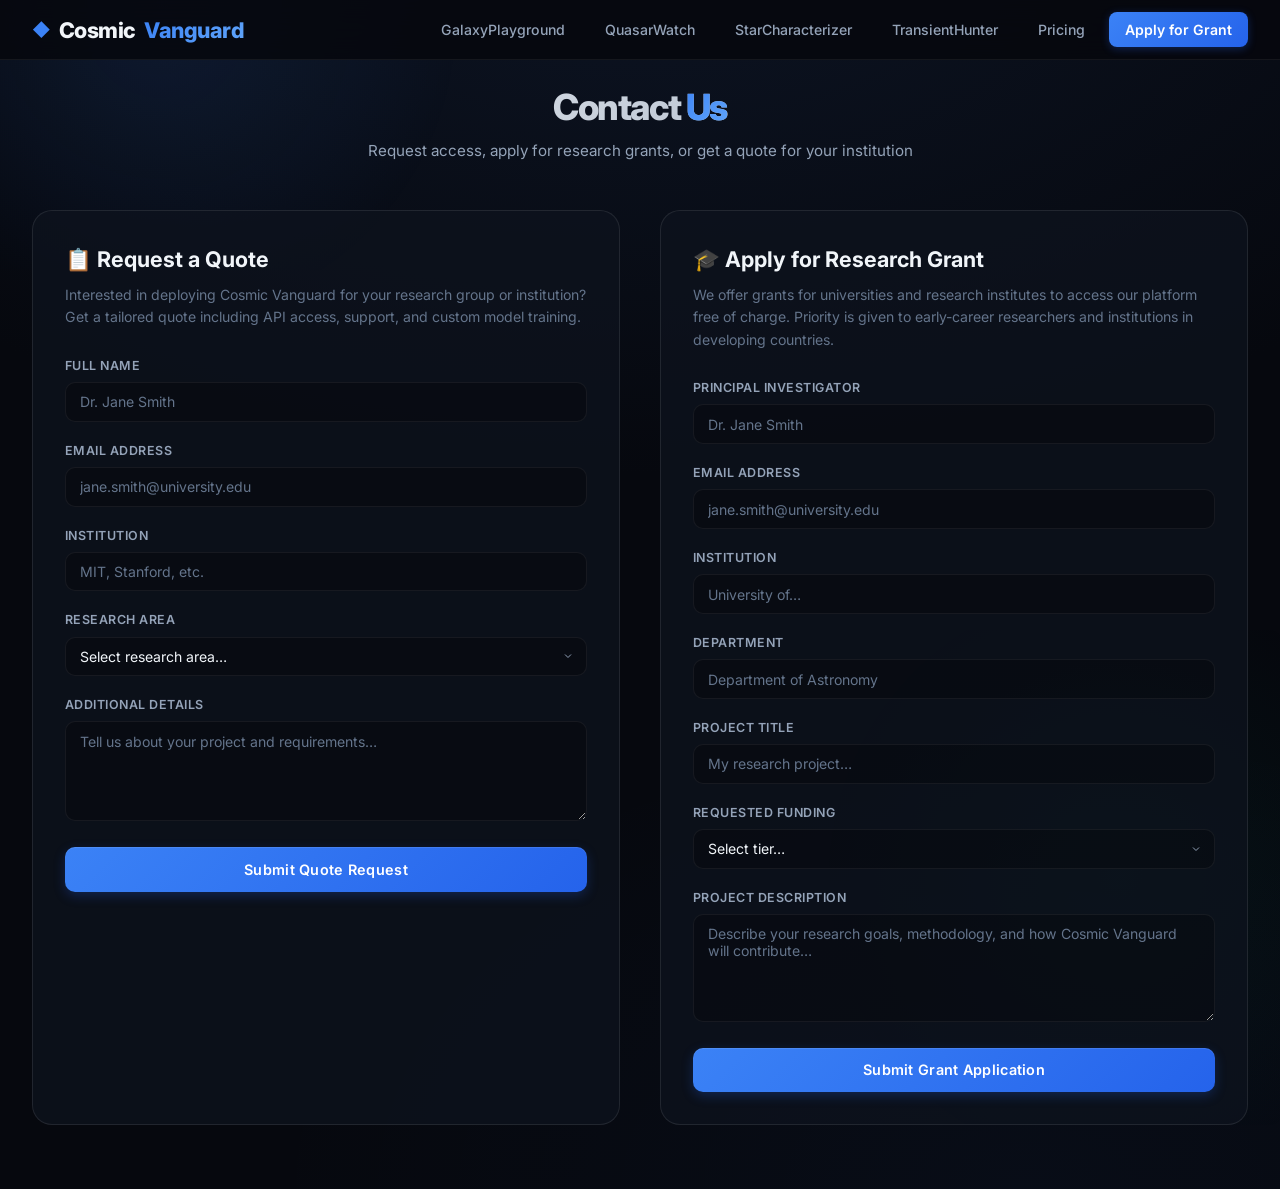
==== commit dd6838ca: "fix: nav bar and UI cosmetic fixes" ====
--- a/static/contact.html
+++ b/static/contact.html
@@ -26,7 +26,9 @@
             <div class="nav-links">
                 <a href="/galaxy" class="nav-link">GalaxyPlayground</a>
                 <a href="/quasar" class="nav-link">QuasarWatch</a>
-<a href="/transient" class="nav-link">TransientHunter</a>
+                <a href="/starcharacterizer" class="nav-link">StarCharacterizer</a>
+                <a href="/transient" class="nav-link">TransientHunter</a>
+                <a href="/#pricing" class="nav-link">Pricing</a>
                 <a href="/contact" class="nav-link nav-link-cta active"
                     style="background: linear-gradient(135deg, #3b82f6, #2563eb) !important;">Apply for Grant</a>
             </div>
--- a/static/style.css
+++ b/static/style.css
@@ -1,3 +1,620 @@
+/* ═══════════════════════════════════════════
+   Cosmic Vanguard — Unified Design System
+   ═══════════════════════════════════════════ */
+
+:root {
+    --bg-body: #06080e;
+    --bg-grad-start: #0d1525;
+    --bg-grad-end: #040609;
+    --surface-0: rgba(14, 19, 30, 0.75);
+    --surface-1: rgba(22, 30, 46, 0.65);
+    --surface-2: rgba(30, 40, 60, 0.45);
+    --border-subtle: rgba(255, 255, 255, 0.06);
+    --border-default: rgba(255, 255, 255, 0.09);
+    --border-hover: rgba(255, 255, 255, 0.15);
+    --accent: #3b82f6;
+    --accent-bright: #60a5fa;
+    --accent-glow: rgba(59, 130, 246, 0.35);
+    --accent-surface: rgba(59, 130, 246, 0.08);
+    --emerald: #10b981;
+    --emerald-surface: rgba(16, 185, 129, 0.10);
+    --red: #ef4444;
+    --red-surface: rgba(239, 68, 68, 0.10);
+    --amber: #f59e0b;
+    --amber-surface: rgba(245, 158, 11, 0.10);
+    --purple: #8b5cf6;
+    --purple-surface: rgba(139, 92, 246, 0.10);
+    --cyan: #22d3ee;
+    --text-0: #f1f5f9;
+    --text-1: #cbd5e1;
+    --text-2: #94a3b8;
+    --text-3: #64748b;
+    --mono: 'JetBrains Mono', 'Fira Code', monospace;
+    --sans: 'Inter', -apple-system, BlinkMacSystemFont, "Segoe UI", Roboto, sans-serif;
+    --radius-xl: 20px;
+    --radius-lg: 14px;
+    --radius-md: 10px;
+    --radius-sm: 6px;
+    --ease-out: cubic-bezier(0.16, 1, 0.3, 1);
+    --ease-spring: cubic-bezier(0.34, 1.56, 0.64, 1);
+}
+
+*,
+*::before,
+*::after {
+    box-sizing: border-box;
+    margin: 0;
+    padding: 0;
+}
+
+body {
+    background: var(--bg-body);
+    background-image:
+        radial-gradient(ellipse 80% 50% at 50% -10%, var(--bg-grad-start), transparent),
+        radial-gradient(ellipse 60% 40% at 80% 100%, rgba(59, 130, 246, 0.04), transparent);
+    color: var(--text-0);
+    font-family: var(--sans);
+    min-height: 100vh;
+    line-height: 1.5;
+    -webkit-font-smoothing: antialiased;
+}
+
+body::before {
+    content: '';
+    position: fixed;
+    top: -25%;
+    left: -15%;
+    width: 55%;
+    height: 55%;
+    background: radial-gradient(circle, rgba(59, 130, 246, 0.10), transparent 70%);
+    z-index: -1;
+    pointer-events: none;
+}
+
+body::after {
+    content: '';
+    position: fixed;
+    bottom: -25%;
+    right: -15%;
+    width: 55%;
+    height: 55%;
+    background: radial-gradient(circle, rgba(16, 185, 129, 0.06), transparent 70%);
+    z-index: -1;
+    pointer-events: none;
+}
+
+/* ═══ Navigation ═══ */
+.cv-nav {
+    position: fixed;
+    top: 0;
+    left: 0;
+    right: 0;
+    z-index: 100;
+    padding: 0.75rem 0;
+    transition: all 0.3s ease;
+    background: transparent;
+}
+
+.cv-nav.scrolled {
+    background: rgba(6, 8, 14, 0.85);
+    backdrop-filter: blur(16px);
+    border-bottom: 1px solid var(--border-subtle);
+}
+
+.nav-inner {
+    max-width: 1320px;
+    margin: 0 auto;
+    display: flex;
+    align-items: center;
+    justify-content: space-between;
+    padding: 0 2rem;
+}
+
+.nav-brand {
+    font-size: 1.35rem;
+    font-weight: 800;
+    text-decoration: none;
+    color: var(--text-0);
+    display: flex;
+    align-items: center;
+    gap: 0.5rem;
+    letter-spacing: -0.02em;
+}
+
+.brand-icon {
+    color: var(--accent);
+    font-size: 1.1rem;
+}
+
+.brand-accent {
+    background: linear-gradient(135deg, var(--accent) 0%, var(--accent-bright) 100%);
+    background-clip: text;
+    -webkit-background-clip: text;
+    -webkit-text-fill-color: transparent;
+}
+
+.nav-links {
+    display: flex;
+    align-items: center;
+    gap: 0.5rem;
+}
+
+.nav-link {
+    padding: 0.45rem 1rem;
+    color: var(--text-2);
+    text-decoration: none;
+    font-size: 0.88rem;
+    font-weight: 500;
+    border-radius: 8px;
+    transition: all 0.2s ease;
+}
+
+.nav-link:hover {
+    color: var(--text-0);
+    background: var(--surface-2);
+}
+
+.nav-link.active {
+    color: var(--accent-bright);
+    background: var(--accent-surface);
+}
+
+.nav-link-cta {
+    background: linear-gradient(135deg, #3b82f6, #2563eb) !important;
+    color: white !important;
+    font-weight: 600;
+    box-shadow: 0 2px 8px rgba(37, 99, 235, 0.3);
+}
+
+.nav-link-cta:hover {
+    transform: translateY(-1px);
+    box-shadow: 0 4px 12px rgba(37, 99, 235, 0.4);
+}
+
+.nav-toggle {
+    display: none;
+    background: none;
+    border: none;
+    cursor: pointer;
+    padding: 4px;
+}
+
+.nav-toggle span {
+    display: block;
+    width: 22px;
+    height: 2px;
+    background: var(--text-1);
+    margin: 5px 0;
+    transition: all 0.3s ease;
+    border-radius: 1px;
+}
+
+@media (max-width: 768px) {
+    .nav-toggle {
+        display: block;
+    }
+
+    .nav-links {
+        position: absolute;
+        top: 100%;
+        left: 0;
+        right: 0;
+        background: rgba(6, 8, 14, 0.95);
+        backdrop-filter: blur(20px);
+        flex-direction: column;
+        padding: 1rem;
+        gap: 0.25rem;
+        border-bottom: 1px solid var(--border-subtle);
+        display: none;
+    }
+
+    .nav-links.open {
+        display: flex;
+    }
+
+    .nav-link {
+        width: 100%;
+        text-align: center;
+        padding: 0.75rem;
+    }
+
+    .nav-toggle.open span:nth-child(1) {
+        transform: rotate(45deg) translate(5px, 5px);
+    }
+
+    .nav-toggle.open span:nth-child(2) {
+        opacity: 0;
+    }
+
+    .nav-toggle.open span:nth-child(3) {
+        transform: rotate(-45deg) translate(5px, -5px);
+    }
+}
+
+/* ═══ Hero Section ═══ */
+.hero {
+    min-height: 100vh;
+    display: flex;
+    align-items: center;
+    justify-content: center;
+    position: relative;
+    overflow: hidden;
+    padding: 6rem 2rem 4rem;
+}
+
+.hero-bg {
+    position: absolute;
+    inset: 0;
+    pointer-events: none;
+}
+
+.hero-orb {
+    position: absolute;
+    border-radius: 50%;
+    filter: blur(80px);
+    opacity: 0.4;
+    animation: orbFloat 20s ease-in-out infinite;
+}
+
+.orb-1 {
+    width: 500px;
+    height: 500px;
+    background: rgba(59, 130, 246, 0.15);
+    top: -10%;
+    left: -5%;
+}
+
+.orb-2 {
+    width: 400px;
+    height: 400px;
+    background: rgba(139, 92, 246, 0.12);
+    bottom: -10%;
+    right: -5%;
+    animation-delay: -7s;
+}
+
+.orb-3 {
+    width: 300px;
+    height: 300px;
+    background: rgba(16, 185, 129, 0.08);
+    top: 50%;
+    left: 50%;
+    transform: translate(-50%, -50%);
+    animation-delay: -14s;
+}
+
+@keyframes orbFloat {
+
+    0%,
+    100% {
+        transform: translate(0, 0);
+    }
+
+    33% {
+        transform: translate(30px, -20px);
+    }
+
+    66% {
+        transform: translate(-20px, 30px);
+    }
+}
+
+.hero-content {
+    text-align: center;
+    max-width: 800px;
+    position: relative;
+    z-index: 1;
+    animation: fadeUp 0.8s var(--ease-out);
+}
+
+.hero-badge {
+    display: inline-block;
+    padding: 0.35rem 1rem;
+    border-radius: 20px;
+    background: var(--accent-surface);
+    border: 1px solid rgba(59, 130, 246, 0.15);
+    color: var(--accent-bright);
+    font-size: 0.78rem;
+    font-weight: 600;
+    text-transform: uppercase;
+    letter-spacing: 0.08em;
+    margin-bottom: 1.5rem;
+}
+
+.hero-title {
+    font-size: clamp(3rem, 7vw, 5.5rem);
+    font-weight: 900;
+    letter-spacing: -0.04em;
+    line-height: 1.05;
+    margin-bottom: 1.5rem;
+    background: linear-gradient(135deg, #f8fafc 0%, #94a3b8 100%);
+    background-clip: text;
+    -webkit-background-clip: text;
+    -webkit-text-fill-color: transparent;
+}
+
+.hero-accent {
+    background: linear-gradient(135deg, var(--accent) 0%, #818cf8 50%, var(--accent-bright) 100%);
+    background-clip: text;
+    -webkit-background-clip: text;
+    -webkit-text-fill-color: transparent;
+}
+
+.hero-subtitle {
+    font-size: 1.15rem;
+    line-height: 1.7;
+    color: var(--text-2);
+    max-width: 620px;
+    margin: 0 auto 2.5rem;
+}
+
+.hero-actions {
+    display: flex;
+    gap: 1rem;
+    justify-content: center;
+    flex-wrap: wrap;
+    margin-bottom: 3rem;
+}
+
+.btn-hero-primary {
+    display: inline-flex;
+    align-items: center;
+    gap: 0.5rem;
+    padding: 0.85rem 2rem;
+    background: linear-gradient(135deg, #3b82f6 0%, #2563eb 100%);
+    color: white;
+    text-decoration: none;
+    border-radius: var(--radius-md);
+    font-weight: 600;
+    font-size: 0.95rem;
+    box-shadow: 0 4px 16px rgba(37, 99, 235, 0.3), inset 0 1px 0 rgba(255, 255, 255, 0.1);
+    transition: all 0.25s var(--ease-out);
+    border: none;
+    cursor: pointer;
+}
+
+.btn-hero-primary:hover {
+    transform: translateY(-2px);
+    box-shadow: 0 8px 24px rgba(37, 99, 235, 0.4), inset 0 1px 0 rgba(255, 255, 255, 0.1);
+}
+
+.btn-hero-secondary {
+    display: inline-flex;
+    align-items: center;
+    padding: 0.85rem 2rem;
+    background: var(--surface-2);
+    border: 1px solid var(--border-default);
+    color: var(--text-1);
+    text-decoration: none;
+    border-radius: var(--radius-md);
+    font-weight: 600;
+    font-size: 0.95rem;
+    transition: all 0.25s var(--ease-out);
+}
+
+.btn-hero-secondary:hover {
+    background: var(--surface-1);
+    border-color: var(--border-hover);
+    color: var(--text-0);
+    transform: translateY(-1px);
+}
+
+.hero-stats {
+    display: flex;
+    justify-content: center;
+    align-items: center;
+    gap: 2rem;
+    padding: 1.5rem 2.5rem;
+    background: var(--surface-0);
+    border: 1px solid var(--border-subtle);
+    border-radius: var(--radius-lg);
+    backdrop-filter: blur(12px);
+    display: inline-flex;
+}
+
+.hero-stat {
+    text-align: center;
+}
+
+.stat-value {
+    display: block;
+    font-size: 1.5rem;
+    font-weight: 800;
+    color: var(--text-0);
+}
+
+.stat-label {
+    display: block;
+    font-size: 0.75rem;
+    color: var(--text-3);
+    font-weight: 500;
+    text-transform: uppercase;
+    letter-spacing: 0.06em;
+    margin-top: 0.25rem;
+}
+
+.stat-divider {
+    width: 1px;
+    height: 40px;
+    background: var(--border-default);
+}
+
+/* ═══ Sections ═══ */
+.section-container {
+    max-width: 1320px;
+    margin: 0 auto;
+    padding: 0 2rem;
+}
+
+.modules-section {
+    padding: 6rem 0;
+}
+
+.section-header {
+    text-align: center;
+    margin-bottom: 4rem;
+}
+
+.section-title {
+    font-size: 2.2rem;
+    font-weight: 800;
+    letter-spacing: -0.03em;
+    margin-bottom: 1rem;
+    background: linear-gradient(135deg, #f8fafc 0%, #94a3b8 100%);
+    background-clip: text;
+    -webkit-background-clip: text;
+    -webkit-text-fill-color: transparent;
+}
+
+.section-desc {
+    color: var(--text-2);
+    font-size: 1.05rem;
+    max-width: 600px;
+    margin: 0 auto;
+    line-height: 1.7;
+}
+
+/* ═══ Module Cards ═══ */
+.modules-grid {
+    display: grid;
+    grid-template-columns: repeat(auto-fit, minmax(340px, 1fr));
+    gap: 2rem;
+}
+
+.module-card {
+    background: var(--surface-0);
+    backdrop-filter: blur(16px);
+    border: 1px solid var(--border-default);
+    border-radius: var(--radius-xl);
+    padding: 2.25rem;
+    position: relative;
+    overflow: hidden;
+    transition: all 0.35s var(--ease-out);
+}
+
+.module-card::before {
+    content: '';
+    position: absolute;
+    top: 0;
+    left: 0;
+    right: 0;
+    height: 3px;
+    opacity: 0;
+    transition: opacity 0.3s ease;
+}
+
+.module-galaxy::before {
+    background: linear-gradient(90deg, #3b82f6, #60a5fa);
+}
+
+.module-quasar::before {
+    background: linear-gradient(90deg, #10b981, #34d399);
+}
+
+.module-starforge::before {
+    background: linear-gradient(90deg, #8b5cf6, #a78bfa);
+}
+
+.module-card:hover {
+    transform: translateY(-4px);
+    border-color: var(--border-hover);
+}
+
+.module-card:hover::before {
+    opacity: 1;
+}
+
+.module-icon-wrap {
+    width: 56px;
+    height: 56px;
+    display: flex;
+    align-items: center;
+    justify-content: center;
+    border-radius: 14px;
+    margin-bottom: 1.25rem;
+}
+
+.module-galaxy .module-icon-wrap {
+    background: var(--accent-surface);
+    color: var(--accent-bright);
+}
+
+.module-quasar .module-icon-wrap {
+    background: var(--emerald-surface);
+    color: var(--emerald);
+}
+
+.module-starforge .module-icon-wrap {
+    background: var(--purple-surface);
+    color: var(--purple);
+}
+
+.module-badge {
+    display: inline-block;
+    padding: 0.2rem 0.65rem;
+    border-radius: 12px;
+    font-size: 0.68rem;
+    font-weight: 600;
+    text-transform: uppercase;
+    letter-spacing: 0.06em;
+    margin-bottom: 0.85rem;
+    background: var(--surface-2);
+    color: var(--text-2);
+    border: 1px solid var(--border-subtle);
+}
+
+.module-title {
+    font-size: 1.5rem;
+    font-weight: 700;
+    margin-bottom: 0.75rem;
+    color: var(--text-0);
+}
+
+.module-desc {
+    color: var(--text-2);
+    font-size: 0.92rem;
+    line-height: 1.65;
+    margin-bottom: 1.25rem;
+}
+
+.module-features {
+    display: flex;
+    flex-wrap: wrap;
+    gap: 0.4rem;
+    margin-bottom: 1.5rem;
+}
+
+.feature-tag {
+    padding: 0.25rem 0.6rem;
+    border-radius: 6px;
+    font-size: 0.72rem;
+    font-weight: 500;
+    background: var(--surface-2);
+    color: var(--text-2);
+    border: 1px solid var(--border-subtle);
+}
+
+.module-launch {
+    display: inline-flex;
+    align-items: center;
+    gap: 0.5rem;
+    color: var(--accent-bright);
+    text-decoration: none;
+    font-weight: 600;
+    font-size: 0.9rem;
+    padding: 0.65rem 1.25rem;
+    border-radius: var(--radius-md);
+    background: var(--accent-surface);
+    border: 1px solid rgba(59, 130, 246, 0.15);
+    transition: all 0.2s ease;
+}
+
+.module-launch:hover {
+    background: rgba(59, 130, 246, 0.15);
+    transform: translateX(4px);
+}
+
+/* ═══ About Section ═══ */
 .about-section {
     padding: 4rem 0 6rem;
 }
@@ -63,6 +680,1257 @@
         grid-template-columns: 1fr;
         gap: 2.5rem;
     }
+}
+
+/* ═══ Footer ═══ */
+.cv-footer {
+    padding: 3rem 0;
+    border-top: 1px solid var(--border-subtle);
+    background: rgba(6, 8, 14, 0.5);
+}
+
+.footer-inner {
+    display: flex;
+    flex-direction: column;
+    align-items: center;
+    gap: 1.5rem;
+    text-align: center;
+}
+
+.footer-brand {
+    font-size: 1.2rem;
+    font-weight: 700;
+}
+
+.footer-tagline {
+    color: var(--text-3);
+    font-size: 0.82rem;
+    margin-top: 0.3rem;
+    font-weight: 400;
+}
+
+.footer-links {
+    display: flex;
+    gap: 1.5rem;
+    flex-wrap: wrap;
+    justify-content: center;
+}
+
+.footer-links a {
+    color: var(--text-2);
+    text-decoration: none;
+    font-size: 0.88rem;
+    font-weight: 500;
+    transition: color 0.2s;
+}
+
+.footer-links a:hover {
+    color: var(--text-0);
+}
+
+.footer-copy {
+    color: var(--text-3);
+    font-size: 0.78rem;
+}
+
+/* ═══ Animations ═══ */
+@keyframes fadeUp {
+    from {
+        opacity: 0;
+        transform: translateY(16px);
+    }
+
+    to {
+        opacity: 1;
+        transform: translateY(0);
+    }
+}
+
+@keyframes spin {
+    to {
+        transform: rotate(360deg);
+    }
+}
+
+.hidden {
+    display: none !important;
+}
+
+/* ═══════════════════════════════════════════
+   Module Page Shared Styles
+   ═══════════════════════════════════════════ */
+
+.app-container {
+    max-width: 1320px;
+    margin: 0 auto;
+    width: 100%;
+    padding: 5rem 2rem 4rem;
+}
+
+header {
+    margin-bottom: 3rem;
+    text-align: center;
+}
+
+.logo {
+    font-size: 2.25rem;
+    font-weight: 800;
+    letter-spacing: -0.04em;
+    background: linear-gradient(135deg, #f8fafc 0%, #94a3b8 100%);
+    background-clip: text;
+    -webkit-background-clip: text;
+    -webkit-text-fill-color: transparent;
+    margin-bottom: 0.35rem;
+}
+
+.logo span {
+    background: linear-gradient(135deg, var(--accent) 0%, var(--accent-bright) 100%);
+    background-clip: text;
+    -webkit-background-clip: text;
+    -webkit-text-fill-color: transparent;
+}
+
+.subtitle {
+    color: var(--text-2);
+    font-size: 0.95rem;
+    font-weight: 400;
+}
+
+/* ═══ Layout ═══ */
+.grid-layout {
+    display: grid;
+    grid-template-columns: 360px 1fr;
+    gap: 2rem;
+    align-items: start;
+}
+
+@media (max-width: 960px) {
+    .grid-layout {
+        grid-template-columns: 1fr;
+    }
+}
+
+/* ═══ Glass Panels ═══ */
+.panel {
+    background: var(--surface-0);
+    backdrop-filter: blur(16px) saturate(1.3);
+    -webkit-backdrop-filter: blur(16px) saturate(1.3);
+    border: 1px solid var(--border-default);
+    border-radius: var(--radius-xl);
+    padding: 1.75rem;
+    position: relative;
+}
+
+.input-panel {
+    position: sticky;
+    top: 5rem;
+}
+
+.panel-header {
+    display: flex;
+    flex-direction: column;
+    gap: 0.85rem;
+    margin-bottom: 1.75rem;
+    padding-bottom: 1rem;
+    border-bottom: 1px solid var(--border-subtle);
+}
+
+.panel-header h2 {
+    font-size: 0.8rem;
+    font-weight: 700;
+    color: var(--text-2);
+    text-transform: uppercase;
+    letter-spacing: 0.08em;
+}
+
+/* ═══ Preset Buttons ═══ */
+.preset-buttons {
+    display: flex;
+    gap: 0.5rem;
+    flex-wrap: wrap;
+}
+
+.btn-preset {
+    display: inline-flex;
+    align-items: center;
+    gap: 6px;
+    background: var(--surface-2);
+    border: 1px solid var(--border-subtle);
+    color: var(--text-2);
+    padding: 0.4rem 0.85rem;
+    border-radius: 20px;
+    font-size: 0.75rem;
+    font-weight: 500;
+    cursor: pointer;
+    transition: all 0.2s var(--ease-out);
+    font-family: var(--sans);
+}
+
+.btn-preset:hover {
+    background: var(--surface-1);
+    border-color: var(--border-hover);
+    color: var(--text-0);
+    transform: translateY(-1px);
+}
+
+.btn-preset.active {
+    background: var(--accent-surface);
+    border-color: rgba(59, 130, 246, 0.2);
+    color: var(--accent-bright);
+}
+
+.preset-dot {
+    width: 6px;
+    height: 6px;
+    border-radius: 50%;
+    display: inline-block;
+}
+
+.dot-blue {
+    background: var(--accent);
+    box-shadow: 0 0 6px var(--accent-glow);
+}
+
+.dot-amber {
+    background: var(--amber);
+    box-shadow: 0 0 6px rgba(245, 158, 11, 0.35);
+}
+
+.dot-red {
+    background: var(--red);
+    box-shadow: 0 0 6px rgba(239, 68, 68, 0.35);
+}
+
+.dot-muted {
+    background: var(--text-3);
+}
+
+/* ═══ Forms ═══ */
+.input-group {
+    margin-bottom: 1.5rem;
+}
+
+.input-group>label {
+    display: block;
+    color: var(--accent);
+    font-weight: 600;
+    font-size: 0.7rem;
+    text-transform: uppercase;
+    letter-spacing: 0.08em;
+    margin-bottom: 0.75rem;
+}
+
+.label-hint {
+    color: var(--text-3);
+    font-weight: 400;
+    text-transform: none;
+    letter-spacing: normal;
+}
+
+.grid-2 {
+    display: grid;
+    grid-template-columns: 1fr 1fr;
+    gap: 0.85rem;
+}
+
+.field-full {
+    grid-column: 1 / -1;
+    max-width: calc(50% - 0.425rem);
+}
+
+.field label {
+    display: block;
+    font-size: 0.75rem;
+    color: var(--text-2);
+    margin-bottom: 0.35rem;
+    font-weight: 500;
+}
+
+input[type="number"],
+input[type="text"],
+input[type="email"],
+textarea,
+select {
+    width: 100%;
+    background: rgba(0, 0, 0, 0.25);
+    border: 1px solid var(--border-subtle);
+    color: var(--text-0);
+    padding: 0.65rem 0.85rem;
+    border-radius: var(--radius-md);
+    font-family: var(--mono);
+    font-size: 0.88rem;
+    transition: all 0.2s ease;
+}
+
+input:hover,
+textarea:hover,
+select:hover {
+    border-color: var(--border-hover);
+}
+
+input:focus,
+textarea:focus,
+select:focus {
+    outline: none;
+    border-color: var(--accent);
+    box-shadow: 0 0 0 3px rgba(59, 130, 246, 0.15);
+    background: rgba(0, 0, 0, 0.4);
+}
+
+input::placeholder,
+textarea::placeholder {
+    color: var(--text-3);
+}
+
+textarea {
+    font-family: var(--sans);
+    min-height: 100px;
+    resize: vertical;
+}
+
+select {
+    cursor: pointer;
+    appearance: none;
+    background-image: url("data:image/svg+xml,%3Csvg xmlns='http://www.w3.org/2000/svg' width='12' height='12' viewBox='0 0 24 24' fill='none' stroke='%2394a3b8' stroke-width='2'%3E%3Cpolyline points='6 9 12 15 18 9'/%3E%3C/svg%3E");
+    background-repeat: no-repeat;
+    background-position: right 0.75rem center;
+}
+
+select option {
+    background: var(--surface-0);
+    color: var(--text-1);
+}
+
+input[type="number"]::-webkit-outer-spin-button,
+input[type="number"]::-webkit-inner-spin-button {
+    -webkit-appearance: none;
+    margin: 0;
+}
+
+input[type="number"] {
+    -moz-appearance: textfield;
+    appearance: textfield;
+}
+
+/* ═══ Demo Galaxy Selector ═══ */
+.demo-controls {
+    display: flex;
+    flex-direction: column;
+    gap: 0.6rem;
+}
+
+.demo-toggle {
+    display: flex;
+    gap: 4px;
+    background: rgba(0, 0, 0, 0.25);
+    border-radius: var(--radius-sm);
+    padding: 3px;
+    border: 1px solid var(--border-subtle);
+}
+
+.demo-toggle-btn {
+    flex: 1;
+    padding: 0.4rem 0.75rem;
+    background: transparent;
+    border: none;
+    border-radius: calc(var(--radius-sm) - 2px);
+    color: var(--text-3);
+    font-size: 0.75rem;
+    font-weight: 500;
+    font-family: var(--sans);
+    cursor: pointer;
+    transition: all 0.2s ease;
+}
+
+.demo-toggle-btn:hover {
+    color: var(--text-1);
+}
+
+.demo-toggle-btn.active {
+    background: rgba(59, 130, 246, 0.15);
+    color: var(--accent-bright);
+}
+
+.demo-select {
+    width: 100%;
+    background: rgba(0, 0, 0, 0.25);
+    border: 1px solid var(--border-default);
+    border-radius: var(--radius-sm);
+    padding: 0.6rem 0.75rem;
+    color: var(--text-1);
+    font-size: 0.8rem;
+    font-family: var(--mono);
+    cursor: pointer;
+    transition: border-color 0.2s;
+    appearance: none;
+    background-image: url("data:image/svg+xml,%3Csvg xmlns='http://www.w3.org/2000/svg' width='12' height='12' viewBox='0 0 24 24' fill='none' stroke='%2394a3b8' stroke-width='2'%3E%3Cpolyline points='6 9 12 15 18 9'/%3E%3C/svg%3E");
+    background-repeat: no-repeat;
+    background-position: right 0.75rem center;
+}
+
+.demo-select:focus {
+    outline: none;
+    border-color: var(--accent);
+    box-shadow: 0 0 0 2px var(--accent-glow);
+}
+
+.demo-select option {
+    background: var(--surface-0);
+    color: var(--text-1);
+}
+
+/* ═══ Primary Button ═══ */
+.btn-primary {
+    width: 100%;
+    padding: 0.85rem 1.5rem;
+    background: linear-gradient(135deg, #3b82f6 0%, #2563eb 100%);
+    color: white;
+    border: none;
+    border-radius: var(--radius-md);
+    font-weight: 600;
+    font-size: 0.9rem;
+    letter-spacing: 0.02em;
+    cursor: pointer;
+    transition: all 0.25s var(--ease-out);
+    box-shadow: 0 4px 12px rgba(37, 99, 235, 0.25), inset 0 1px 0 rgba(255, 255, 255, 0.1);
+    display: inline-flex;
+    align-items: center;
+    justify-content: center;
+    gap: 0.5rem;
+    font-family: var(--sans);
+}
+
+.btn-primary:hover {
+    transform: translateY(-2px);
+    box-shadow: 0 8px 20px rgba(37, 99, 235, 0.35);
+}
+
+.btn-primary:active {
+    transform: translateY(0);
+}
+
+/* ═══ Result Panel ═══ */
+.result-panel {
+    min-height: 500px;
+    display: flex;
+    flex-direction: column;
+    position: relative;
+}
+
+.empty-state {
+    flex: 1;
+    display: flex;
+    flex-direction: column;
+    justify-content: center;
+    align-items: center;
+    text-align: center;
+    padding: 3rem 2rem;
+    color: var(--text-3);
+}
+
+.empty-icon {
+    width: 80px;
+    height: 80px;
+    display: flex;
+    align-items: center;
+    justify-content: center;
+    background: var(--surface-2);
+    border-radius: 50%;
+    margin-bottom: 1.25rem;
+    border: 1px solid var(--border-subtle);
+}
+
+.empty-icon svg {
+    opacity: 0.5;
+}
+
+.empty-state h3 {
+    font-size: 1.05rem;
+    font-weight: 600;
+    color: var(--text-2);
+    margin-bottom: 0.5rem;
+}
+
+.empty-state p {
+    font-size: 0.9rem;
+    line-height: 1.6;
+}
+
+/* ═══ Loading ═══ */
+.loading-overlay {
+    position: absolute;
+    inset: 0;
+    display: flex;
+    align-items: center;
+    justify-content: center;
+    backdrop-filter: blur(6px);
+    background: rgba(6, 8, 14, 0.75);
+    z-index: 50;
+    border-radius: var(--radius-xl);
+}
+
+.spinner-wrap {
+    display: flex;
+    flex-direction: column;
+    align-items: center;
+    gap: 1rem;
+}
+
+.spinner {
+    width: 36px;
+    height: 36px;
+    border: 3px solid rgba(255, 255, 255, 0.08);
+    border-top-color: var(--accent);
+    border-radius: 50%;
+    animation: spin 0.8s linear infinite;
+}
+
+.spinner-text {
+    color: var(--text-2);
+    font-size: 0.85rem;
+}
+
+/* ═══ Results Content ═══ */
+.results-content:not(.hidden) {
+    animation: fadeUp 0.4s var(--ease-out);
+}
+
+/* ═══ KPI Row ═══ */
+.kpi-row {
+    display: flex;
+    align-items: stretch;
+    background: linear-gradient(135deg, var(--surface-1), var(--surface-2));
+    border: 1px solid var(--border-default);
+    border-radius: var(--radius-lg);
+    padding: 1.5rem 2rem;
+    margin-bottom: 1.25rem;
+}
+
+.kpi-card {
+    flex: 1;
+    text-align: center;
+    display: flex;
+    flex-direction: column;
+    align-items: center;
+}
+
+.kpi-divider {
+    width: 1px;
+    background: var(--border-default);
+    margin: 0 1.5rem;
+    align-self: stretch;
+}
+
+.kpi-label {
+    display: flex;
+    align-items: center;
+    gap: 6px;
+    color: var(--text-2);
+    font-size: 0.78rem;
+    text-transform: uppercase;
+    letter-spacing: 0.06em;
+    font-weight: 600;
+    margin-bottom: 0.5rem;
+}
+
+.kpi-value-row {
+    display: flex;
+    align-items: baseline;
+    gap: 0.4rem;
+    margin-bottom: 0.3rem;
+}
+
+.kpi-value {
+    font-size: 2.2rem;
+    font-weight: 700;
+    font-family: var(--sans);
+    color: var(--text-0);
+    line-height: 1;
+}
+
+.kpi-unit {
+    color: var(--text-3);
+    font-size: 0.85rem;
+    font-weight: 500;
+}
+
+.kpi-uncertainty {
+    font-family: var(--mono);
+    font-size: 0.78rem;
+    color: var(--accent-bright);
+    background: var(--accent-surface);
+    padding: 2px 8px;
+    border-radius: var(--radius-sm);
+    border: 1px solid rgba(59, 130, 246, 0.12);
+}
+
+.info-trigger {
+    cursor: help;
+    opacity: 0.5;
+    transition: opacity 0.2s;
+}
+
+.info-trigger:hover {
+    opacity: 1;
+}
+
+/* ═══ Truth Bar ═══ */
+.truth-bar {
+    background: linear-gradient(135deg, rgba(34, 197, 94, 0.04), rgba(59, 130, 246, 0.03));
+    border: 1px solid rgba(34, 197, 94, 0.18);
+    border-radius: var(--radius-lg);
+    padding: 1rem 1.5rem 1.25rem;
+    margin-bottom: 1.25rem;
+    animation: fadeUp 0.4s var(--ease-out);
+}
+
+.truth-header {
+    display: flex;
+    align-items: center;
+    gap: 7px;
+    font-size: 0.7rem;
+    font-weight: 600;
+    text-transform: uppercase;
+    letter-spacing: 0.06em;
+    color: #22c55e;
+    margin-bottom: 1rem;
+}
+
+.truth-header svg {
+    stroke: #22c55e;
+}
+
+.truth-grid {
+    display: flex;
+    gap: 0;
+}
+
+.truth-col {
+    flex: 1;
+}
+
+.truth-divider {
+    width: 1px;
+    background: var(--border-subtle);
+    margin: 0 1.5rem;
+    align-self: stretch;
+}
+
+.truth-col-title {
+    font-size: 0.68rem;
+    font-weight: 600;
+    text-transform: uppercase;
+    letter-spacing: 0.05em;
+    color: var(--text-3);
+    margin-bottom: 0.6rem;
+    padding-bottom: 0.45rem;
+    border-bottom: 1px solid var(--border-subtle);
+}
+
+.truth-row {
+    display: flex;
+    justify-content: space-between;
+    align-items: center;
+    padding: 0.3rem 0;
+}
+
+.truth-key {
+    font-size: 0.75rem;
+    color: var(--text-3);
+    font-weight: 500;
+}
+
+.truth-val {
+    font-family: var(--mono);
+    font-size: 0.85rem;
+    font-weight: 600;
+    font-variant-numeric: tabular-nums;
+}
+
+.truth-val-true {
+    color: #22c55e;
+}
+
+.truth-val-pred {
+    color: var(--accent-bright);
+}
+
+.truth-metric-err {
+    font-size: 0.75rem;
+    font-family: var(--mono);
+    font-weight: 600;
+    padding: 2px 8px;
+    border-radius: var(--radius-sm);
+}
+
+.truth-metric-err.good {
+    color: #22c55e;
+    background: rgba(34, 197, 94, 0.12);
+}
+
+.truth-metric-err.warn {
+    color: #f59e0b;
+    background: rgba(245, 158, 11, 0.12);
+}
+
+.truth-metric-err.bad {
+    color: #ef4444;
+    background: rgba(239, 68, 68, 0.12);
+}
+
+/* ═══ Quenching Card ═══ */
+.quenching-card {
+    background: linear-gradient(180deg, rgba(255, 255, 255, 0.035) 0%, rgba(255, 255, 255, 0.008) 100%);
+    border: 1px solid var(--border-default);
+    border-radius: var(--radius-lg);
+    padding: 1.5rem 1.75rem;
+    margin-bottom: 1.25rem;
+}
+
+.card-header {
+    display: flex;
+    justify-content: space-between;
+    align-items: center;
+    margin-bottom: 1.25rem;
+}
+
+.card-header h3 {
+    font-size: 0.85rem;
+    font-weight: 600;
+    text-transform: uppercase;
+    letter-spacing: 0.04em;
+    color: var(--text-1);
+}
+
+.badge {
+    padding: 3px 10px;
+    border-radius: 20px;
+    font-size: 0.68rem;
+    font-weight: 700;
+    text-transform: uppercase;
+    letter-spacing: 0.05em;
+}
+
+.badge.blue {
+    background: var(--accent-surface);
+    color: var(--accent-bright);
+    border: 1px solid rgba(96, 165, 250, 0.2);
+}
+
+.badge.red {
+    background: var(--red-surface);
+    color: #f87171;
+    border: 1px solid rgba(248, 113, 113, 0.2);
+}
+
+.badge.yellow {
+    background: var(--amber-surface);
+    color: #fbbf24;
+    border: 1px solid rgba(251, 191, 36, 0.2);
+}
+
+.probability-display {
+    margin: 1rem 0 1.25rem;
+}
+
+.prob-bar-bg {
+    height: 6px;
+    background: rgba(255, 255, 255, 0.06);
+    border-radius: 3px;
+    margin-bottom: 0.75rem;
+    position: relative;
+    overflow: visible;
+}
+
+.prob-bar-fill {
+    position: absolute;
+    inset: 0;
+    border-radius: 3px;
+    background: linear-gradient(90deg, var(--accent) 0%, var(--amber) 50%, var(--red) 100%);
+    opacity: 0.75;
+}
+
+.prob-marker {
+    position: absolute;
+    top: -5px;
+    bottom: -5px;
+    width: 4px;
+    background: white;
+    border-radius: 2px;
+    box-shadow: 0 0 8px rgba(255, 255, 255, 0.7), 0 0 16px rgba(255, 255, 255, 0.3);
+    transition: left 0.6s var(--ease-spring);
+    z-index: 2;
+}
+
+.prob-labels {
+    display: flex;
+    justify-content: space-between;
+    align-items: center;
+    font-size: 0.75rem;
+    color: var(--text-3);
+}
+
+.prob-value-text {
+    font-weight: 600;
+    font-family: var(--mono);
+    font-size: 0.78rem;
+    color: var(--text-1);
+    background: var(--surface-2);
+    padding: 2px 8px;
+    border-radius: var(--radius-sm);
+}
+
+.distribution-section {
+    margin-top: 1rem;
+}
+
+.section-label {
+    display: block;
+    font-size: 0.72rem;
+    font-weight: 600;
+    text-transform: uppercase;
+    letter-spacing: 0.06em;
+    color: var(--text-2);
+    margin-bottom: 0.75rem;
+}
+
+.histogram {
+    display: flex;
+    align-items: flex-end;
+    gap: 2px;
+    height: 64px;
+}
+
+.hist-bar {
+    flex: 1;
+    background: linear-gradient(180deg, var(--accent), rgba(59, 130, 246, 0.2));
+    border-radius: 2px 2px 0 0;
+    transition: height 0.5s var(--ease-out);
+}
+
+/* ═══ Tab System ═══ */
+.tab-system {
+    border: 1px solid var(--border-default);
+    border-radius: var(--radius-xl);
+    overflow: hidden;
+    background: var(--surface-0);
+}
+
+.tab-bar {
+    display: flex;
+    justify-content: center;
+    gap: 0;
+    background: rgba(0, 0, 0, 0.15);
+    position: relative;
+    border-bottom: 1px solid var(--border-subtle);
+    overflow-x: auto;
+    padding: 0.5rem 0.5rem 0;
+}
+
+.tab-btn {
+    display: inline-flex;
+    align-items: center;
+    gap: 6px;
+    padding: 0.6rem 1rem;
+    background: transparent;
+    border: none;
+    color: var(--text-3);
+    font-size: 0.8rem;
+    font-weight: 500;
+    cursor: pointer;
+    font-family: var(--sans);
+    white-space: nowrap;
+    border-radius: var(--radius-sm) var(--radius-sm) 0 0;
+    transition: all 0.2s ease;
+}
+
+.tab-btn:hover {
+    color: var(--text-1);
+}
+
+.tab-btn.active {
+    color: var(--accent-bright);
+    background: rgba(59, 130, 246, 0.08);
+}
+
+.tab-indicator {
+    position: absolute;
+    bottom: 0;
+    height: 2px;
+    background: var(--accent);
+    border-radius: 1px;
+    transition: left 0.3s var(--ease-out), width 0.3s var(--ease-out);
+}
+
+.tab-panel {
+    display: none;
+}
+
+.tab-panel.active {
+    display: block;
+}
+
+.tab-panel-inner {
+    padding: 1.75rem;
+}
+
+.tab-panel-title {
+    font-size: 0.95rem;
+    font-weight: 600;
+    color: var(--text-0);
+    margin-bottom: 1rem;
+}
+
+.interpretation-text {
+    color: var(--text-2);
+    font-size: 0.9rem;
+    line-height: 1.65;
+    white-space: pre-wrap;
+}
+
+/* ═══ Feature Importance ═══ */
+.feature-chart {
+    display: flex;
+    flex-direction: column;
+    gap: 0.65rem;
+}
+
+.feature-bar {
+    display: flex;
+    align-items: center;
+    gap: 0.75rem;
+}
+
+.feature-name {
+    width: 50px;
+    font-size: 0.78rem;
+    font-weight: 500;
+    color: var(--text-2);
+    font-family: var(--mono);
+    text-align: right;
+    flex-shrink: 0;
+}
+
+.feature-bar-bg {
+    flex: 1;
+    height: 8px;
+    background: rgba(255, 255, 255, 0.04);
+    border-radius: 4px;
+    overflow: hidden;
+}
+
+.feature-bar-fill {
+    height: 100%;
+    background: linear-gradient(90deg, var(--accent) 0%, var(--accent-bright) 100%);
+    border-radius: 4px;
+    transition: width 0.6s var(--ease-out);
+}
+
+.feature-value {
+    width: 48px;
+    font-size: 0.78rem;
+    font-family: var(--mono);
+    color: var(--text-2);
+}
+
+/* ═══ Chart Sections ═══ */
+.chart-wrap {
+    padding: 0.25rem 0;
+}
+
+.chart-caption {
+    color: var(--text-3);
+    font-size: 0.82rem;
+    margin-top: 0.75rem;
+    text-align: center;
+}
+
+.diagnostics-divider {
+    height: 1px;
+    background: var(--border-subtle);
+    margin: 2rem 0;
+}
+
+.chart-pair {
+    display: grid;
+    grid-template-columns: 1fr 1fr;
+    gap: 1.5rem;
+    margin-top: 1.5rem;
+}
+
+.chart-half-title {
+    font-size: 0.78rem;
+    font-weight: 600;
+    color: var(--text-2);
+    text-transform: uppercase;
+    letter-spacing: 0.04em;
+    margin-bottom: 0.75rem;
+    text-align: center;
+}
+
+.rf-chart-container {
+    position: relative;
+    height: 180px;
+    width: 100%;
+}
+
+/* ═══ RF Metrics ═══ */
+.rf-metrics-grid {
+    display: grid;
+    grid-template-columns: 1fr 1fr;
+    gap: 1.5rem;
+    margin-bottom: 1.5rem;
+}
+
+.rf-metric-card {
+    background: var(--surface-1);
+    border: 1px solid var(--border-subtle);
+    border-radius: var(--radius-lg);
+    padding: 1.25rem;
+}
+
+.rf-metric-header {
+    font-size: 0.75rem;
+    font-weight: 700;
+    text-transform: uppercase;
+    letter-spacing: 0.06em;
+    color: var(--text-2);
+    margin-bottom: 1rem;
+    padding-bottom: 0.75rem;
+    border-bottom: 1px solid var(--border-subtle);
+}
+
+.rf-metric-rows {
+    display: flex;
+    flex-direction: column;
+    gap: 1rem;
+}
+
+.cmp-block {}
+
+.cmp-title {
+    font-size: 0.68rem;
+    font-weight: 600;
+    text-transform: uppercase;
+    letter-spacing: 0.05em;
+    color: var(--text-3);
+    margin-bottom: 0.4rem;
+}
+
+.cmp-row {
+    display: flex;
+    align-items: center;
+    gap: 0.5rem;
+    padding: 0.2rem 0;
+}
+
+.cmp-label {
+    font-size: 0.72rem;
+    font-weight: 600;
+    min-width: 36px;
+}
+
+.cmp-row.pinn .cmp-label {
+    color: var(--accent-bright);
+}
+
+.cmp-row.rf .cmp-label {
+    color: var(--text-3);
+}
+
+.cmp-val {
+    font-family: var(--mono);
+    font-size: 0.82rem;
+    color: var(--text-1);
+}
+
+.cmp-arrow {
+    font-size: 0.75rem;
+    font-weight: 700;
+}
+
+.cmp-arrow.win {
+    color: #22c55e;
+}
+
+.cmp-arrow.lose {
+    color: #ef4444;
+}
+
+/* ═══ Comparison Table ═══ */
+.comparison-subtitle {
+    color: var(--text-3);
+    font-size: 0.85rem;
+    margin-bottom: 1.25rem;
+}
+
+.comparison-table {
+    border: 1px solid var(--border-subtle);
+    border-radius: var(--radius-md);
+    overflow: hidden;
+}
+
+.comp-row {
+    display: grid;
+    grid-template-columns: 1fr 1fr 1fr;
+    padding: 0.85rem 1.25rem;
+}
+
+.comp-row.header {
+    background: rgba(0, 0, 0, 0.2);
+    font-size: 0.72rem;
+    font-weight: 600;
+    text-transform: uppercase;
+    letter-spacing: 0.05em;
+    color: var(--text-3);
+}
+
+.comp-row:not(.header) {
+    border-top: 1px solid var(--border-subtle);
+    font-size: 0.88rem;
+}
+
+.comp-row.pinn-row {
+    background: rgba(59, 130, 246, 0.04);
+}
+
+.model-name {
+    display: flex;
+    align-items: center;
+    gap: 8px;
+    font-weight: 500;
+    color: var(--text-1);
+}
+
+.model-dot {
+    width: 8px;
+    height: 8px;
+    border-radius: 50%;
+}
+
+.mono {
+    font-family: var(--mono);
+    color: var(--text-1);
+    font-size: 0.82rem;
+}
+
+/* ═══════════════════════════════════════════
+   QuasarWatch Page Specific Styles
+   ═══════════════════════════════════════════ */
+.quasar-page {
+    padding-top: 5rem;
+}
+
+.quasar-header {
+    text-align: center;
+    margin-bottom: 2.5rem;
+}
+
+.quasar-header h1 {
+    font-size: 2rem;
+    font-weight: 800;
+    margin-bottom: 0.5rem;
+}
+
+.quasar-controls {
+    display: flex;
+    gap: 1rem;
+    justify-content: center;
+    align-items: center;
+    flex-wrap: wrap;
+    margin-bottom: 2rem;
+}
+
+.quasar-select {
+    padding: 0.65rem 1.25rem;
+    min-width: 200px;
+}
+
+.chart-container {
+    background: var(--surface-0);
+    border: 1px solid var(--border-default);
+    border-radius: var(--radius-xl);
+    padding: 1.75rem;
+    margin-bottom: 2rem;
+}
+
+.chart-container h3 {
+    font-size: 0.85rem;
+    font-weight: 600;
+    text-transform: uppercase;
+    letter-spacing: 0.04em;
+    color: var(--text-2);
+    margin-bottom: 1rem;
+}
+
+.metrics-row {
+    display: grid;
+    grid-template-columns: repeat(auto-fit, minmax(200px, 1fr));
+    gap: 1rem;
+    margin-bottom: 2rem;
+}
+
+.metric-card-sm {
+    background: var(--surface-0);
+    border: 1px solid var(--border-default);
+    border-radius: var(--radius-lg);
+    padding: 1.25rem;
+    text-align: center;
+}
+
+.metric-card-sm .metric-label {
+    font-size: 0.72rem;
+    color: var(--text-3);
+    text-transform: uppercase;
+    letter-spacing: 0.06em;
+    font-weight: 600;
+}
+
+.metric-card-sm .metric-value {
+    font-size: 1.5rem;
+    font-weight: 700;
+    color: var(--text-0);
+    margin: 0.35rem 0;
+}
+
+.metric-card-sm .metric-sub {
+    font-size: 0.78rem;
+    color: var(--text-3);
+}
+
+/* Model badges */
+.model-badge-inline {
+    display: inline-block;
+    padding: 2px 8px;
+    border-radius: 10px;
+    font-size: 0.72rem;
+    font-weight: 600;
+    margin-right: 4px;
+}
+
+.badge-uat {
+    background: linear-gradient(135deg, rgba(16, 185, 129, 0.2), rgba(46, 160, 67, 0.2));
+    color: #34d399;
+    border: 1px solid rgba(46, 160, 67, 0.3);
+}
+
+.badge-transformer {
+    background: linear-gradient(135deg, rgba(31, 111, 235, 0.2), rgba(56, 139, 253, 0.2));
+    color: #60a5fa;
+    border: 1px solid rgba(56, 139, 253, 0.3);
+}
+
+.badge-rnn {
+    background: linear-gradient(135deg, rgba(218, 54, 51, 0.2), rgba(248, 81, 73, 0.2));
+    color: #f87171;
+    border: 1px solid rgba(248, 81, 73, 0.3);
+}
+
+/* ═══════════════════════════════════════════
+   StarForge Page Specific
+   ═══════════════════════════════════════════ */
+.starforge-predict-btn {
+    margin-top: 1rem;
 }
 
 .population-results {
@@ -230,17 +2098,131 @@
     }
 }
 
-/* ── StarCharacterizer module card accent ── */
-.module-starcharacterizer::before {
-    background: linear-gradient(90deg, #8b5cf6, #a78bfa);
-}
-
-.module-starcharacterizer .module-icon-wrap {
-    background: var(--purple-surface);
-    color: var(--purple);
-}
-
-.module-starcharacterizer:hover {
-    border-color: rgba(139, 92, 246, 0.25);
-    box-shadow: 0 8px 32px rgba(139, 92, 246, 0.08);
+/* ═══════════════════════════════════════════
+   Pricing Section
+   ═══════════════════════════════════════════ */
+.pricing-section {
+    padding: 6rem 0;
+}
+
+.pricing-grid {
+    display: grid;
+    grid-template-columns: repeat(auto-fit, minmax(300px, 1fr));
+    gap: 2rem;
+    align-items: start;
+}
+
+.pricing-card {
+    background: var(--surface-0);
+    border: 1px solid var(--border-default);
+    border-radius: var(--radius-xl);
+    padding: 2.5rem;
+    position: relative;
+    transition: all 0.3s var(--ease-out);
+    display: flex;
+    flex-direction: column;
+    height: 100%;
+}
+
+.pricing-card:hover {
+    transform: translateY(-5px);
+    border-color: var(--border-hover);
+    background: var(--surface-1);
+}
+
+.pricing-card.pricing-popular {
+    border-color: var(--accent);
+    background: linear-gradient(180deg, rgba(59, 130, 246, 0.08) 0%, rgba(14, 19, 30, 0.75) 100%);
+    box-shadow: 0 8px 32px rgba(59, 130, 246, 0.15);
+}
+
+.popular-badge {
+    position: absolute;
+    top: -12px;
+    left: 50%;
+    transform: translateX(-50%);
+    background: linear-gradient(135deg, var(--accent) 0%, var(--accent-bright) 100%);
+    color: white;
+    font-size: 0.75rem;
+    font-weight: 700;
+    padding: 0.25rem 1rem;
+    border-radius: 20px;
+    text-transform: uppercase;
+    letter-spacing: 0.05em;
+    box-shadow: 0 4px 12px rgba(59, 130, 246, 0.3);
+}
+
+.pricing-header {
+    text-align: center;
+    margin-bottom: 2rem;
+    padding-bottom: 2rem;
+    border-bottom: 1px solid var(--border-subtle);
+}
+
+.pricing-title {
+    font-size: 1.25rem;
+    font-weight: 600;
+    color: var(--text-1);
+    margin-bottom: 1rem;
+}
+
+.pricing-price {
+    font-size: 3rem;
+    font-weight: 800;
+    color: var(--text-0);
+    display: flex;
+    justify-content: center;
+    align-items: flex-start;
+    line-height: 1;
+}
+
+.pricing-price span:first-child {
+    font-size: 1.5rem;
+    margin-top: 0.5rem;
+    margin-right: 0.25rem;
+    color: var(--text-2);
+}
+
+.pricing-price span:last-child {
+    font-size: 1rem;
+    font-weight: 500;
+    color: var(--text-2);
+    align-self: flex-end;
+    margin-bottom: 0.5rem;
+    margin-left: 0.25rem;
+}
+
+.pricing-features {
+    list-style: none;
+    margin-bottom: 2.5rem;
+    flex-grow: 1;
+}
+
+.pricing-features li {
+    display: flex;
+    align-items: center;
+    gap: 0.75rem;
+    margin-bottom: 1rem;
+    font-size: 0.95rem;
+    color: var(--text-2);
+}
+
+.pricing-features li strong {
+    color: var(--text-0);
+}
+
+.pricing-features li svg {
+    color: var(--accent-bright);
+    flex-shrink: 0;
+}
+
+.btn-pricing {
+    width: 100%;
+    justify-content: center;
+}
+
+@media (max-width: 768px) {
+    .pricing-grid {
+        grid-template-columns: 1fr;
+    }
 }
